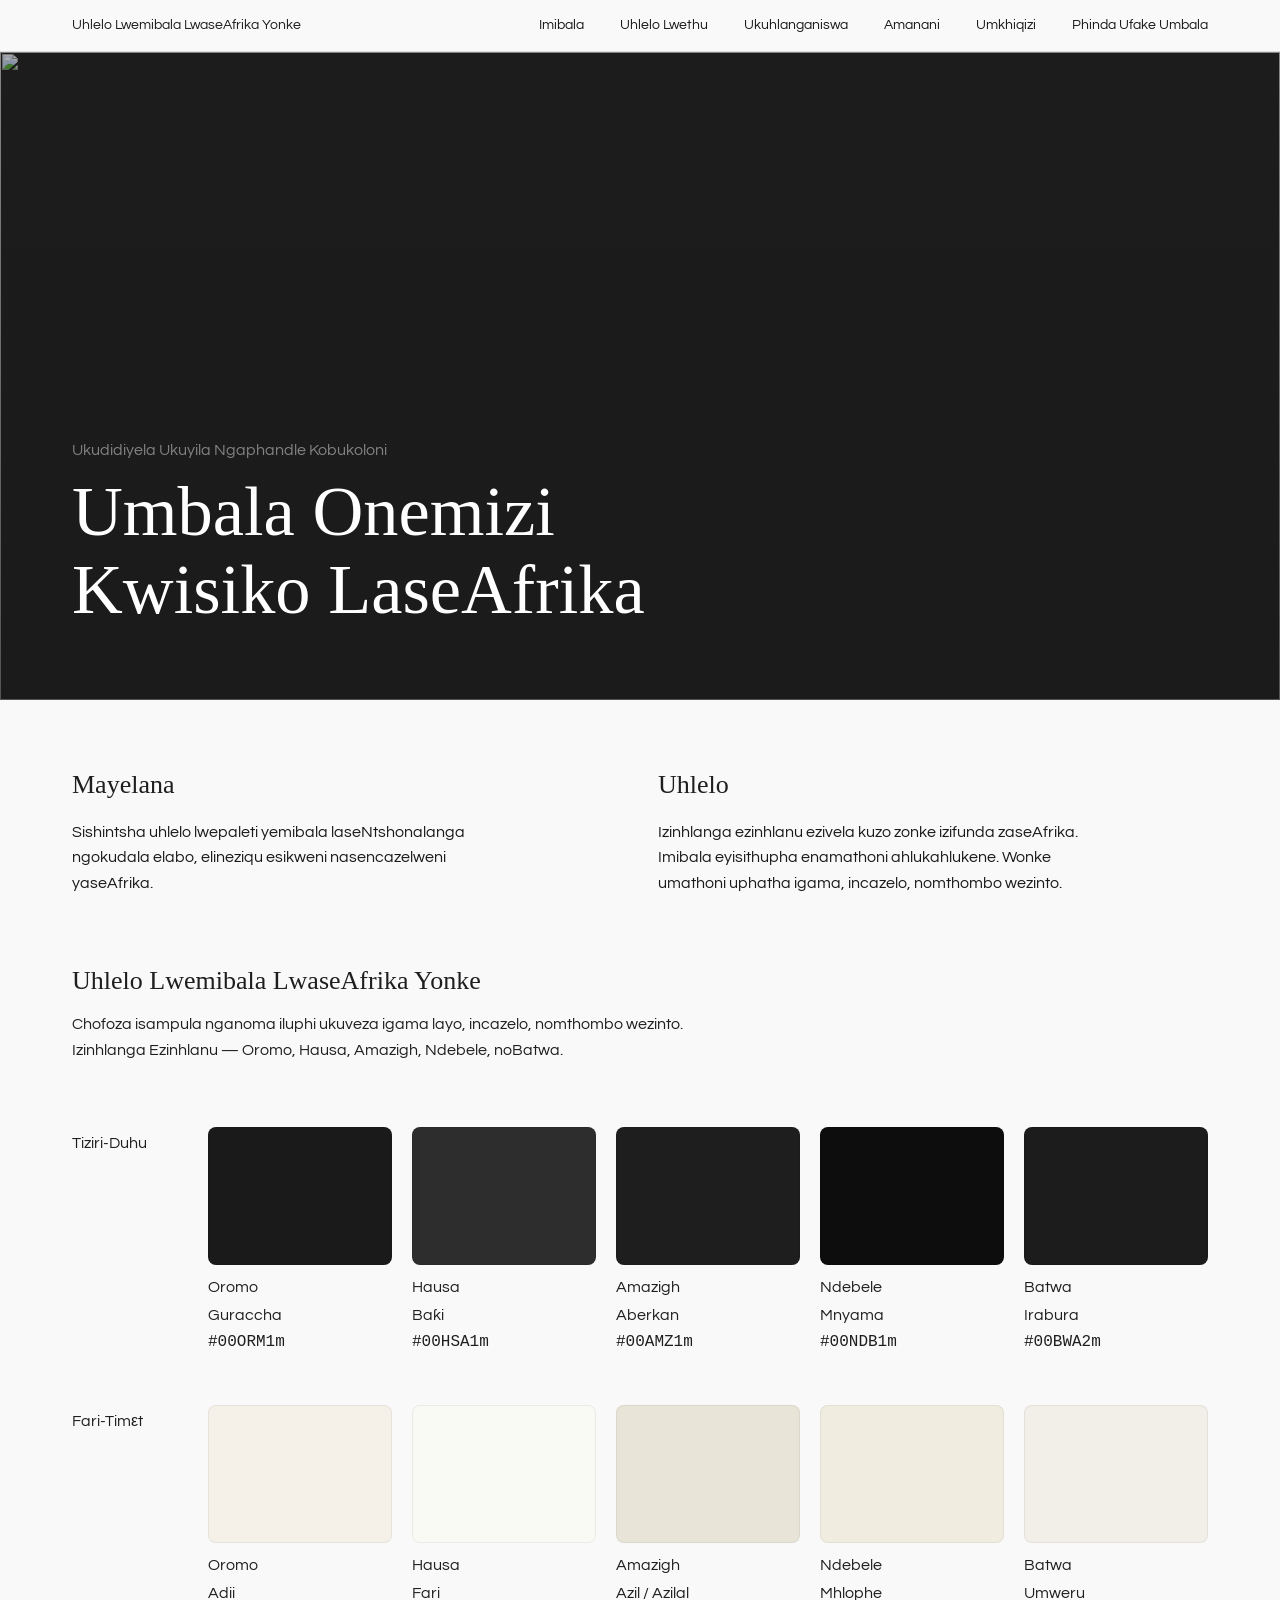
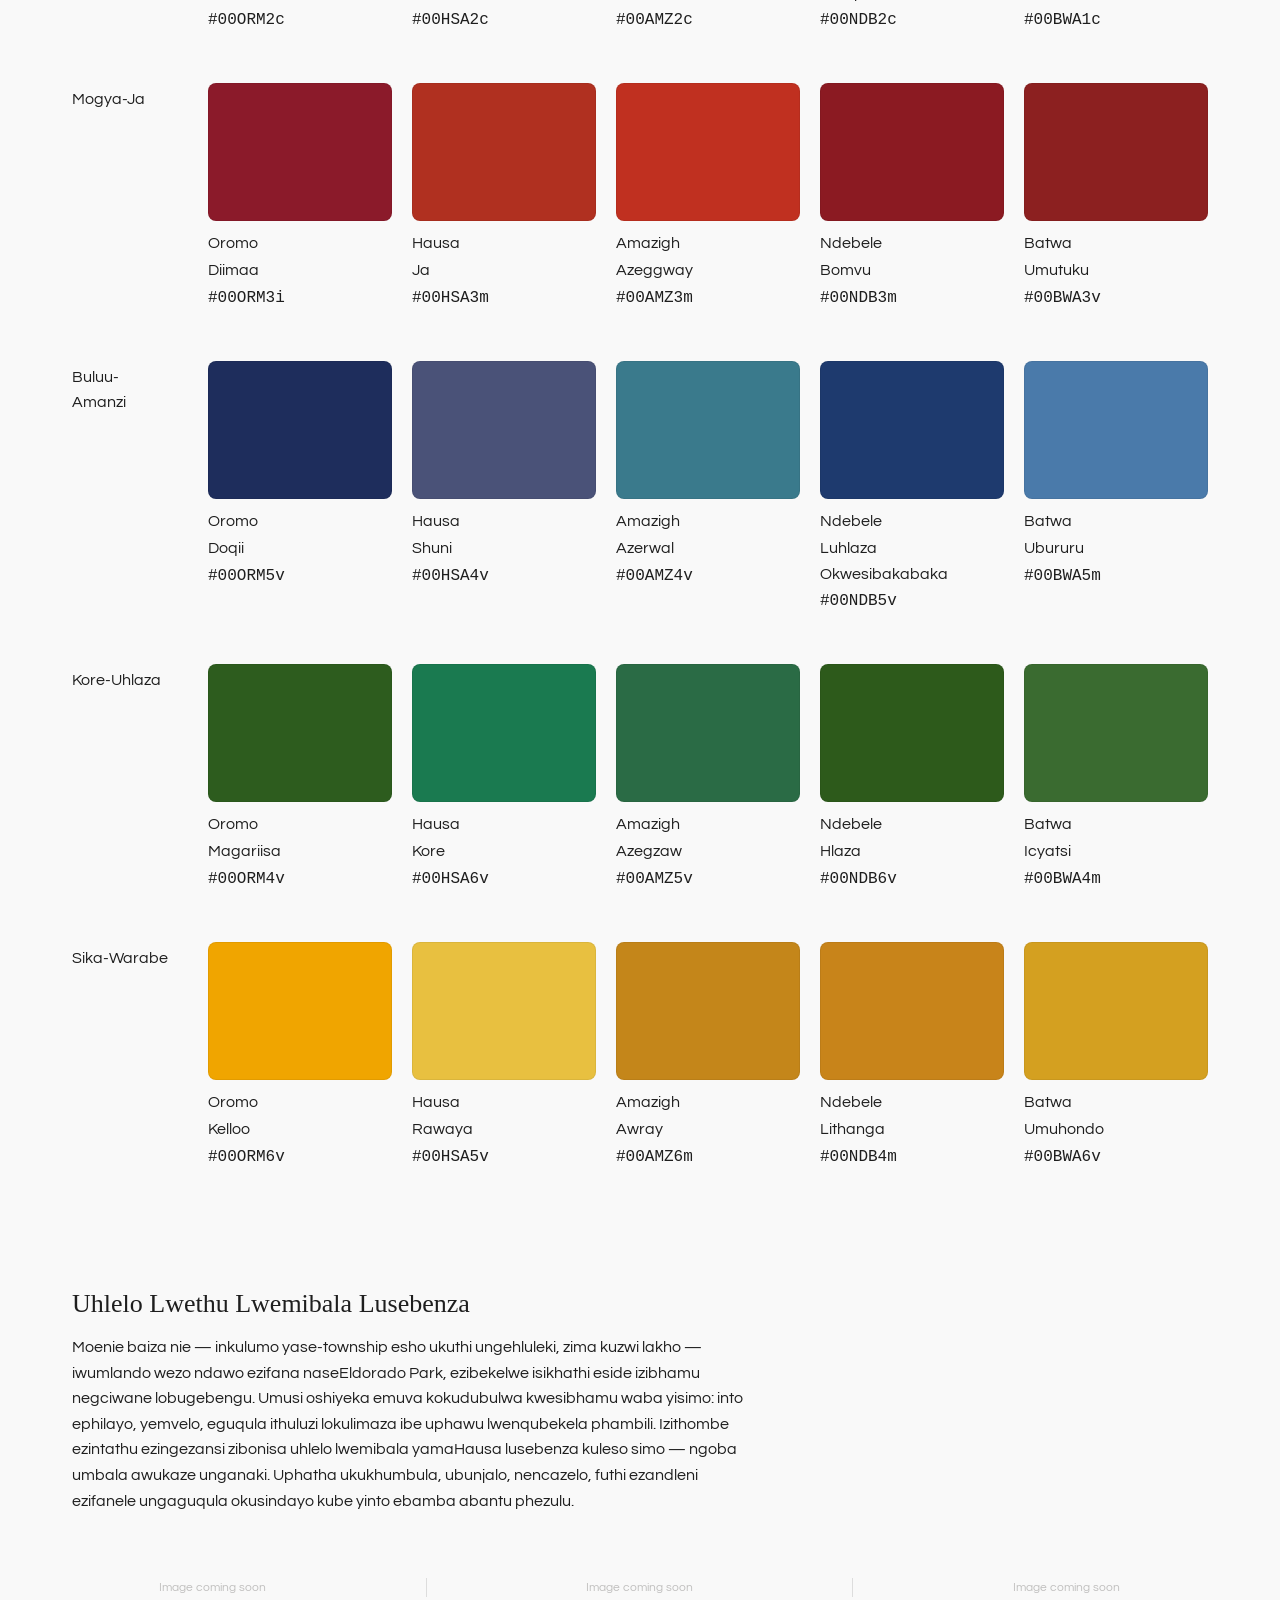
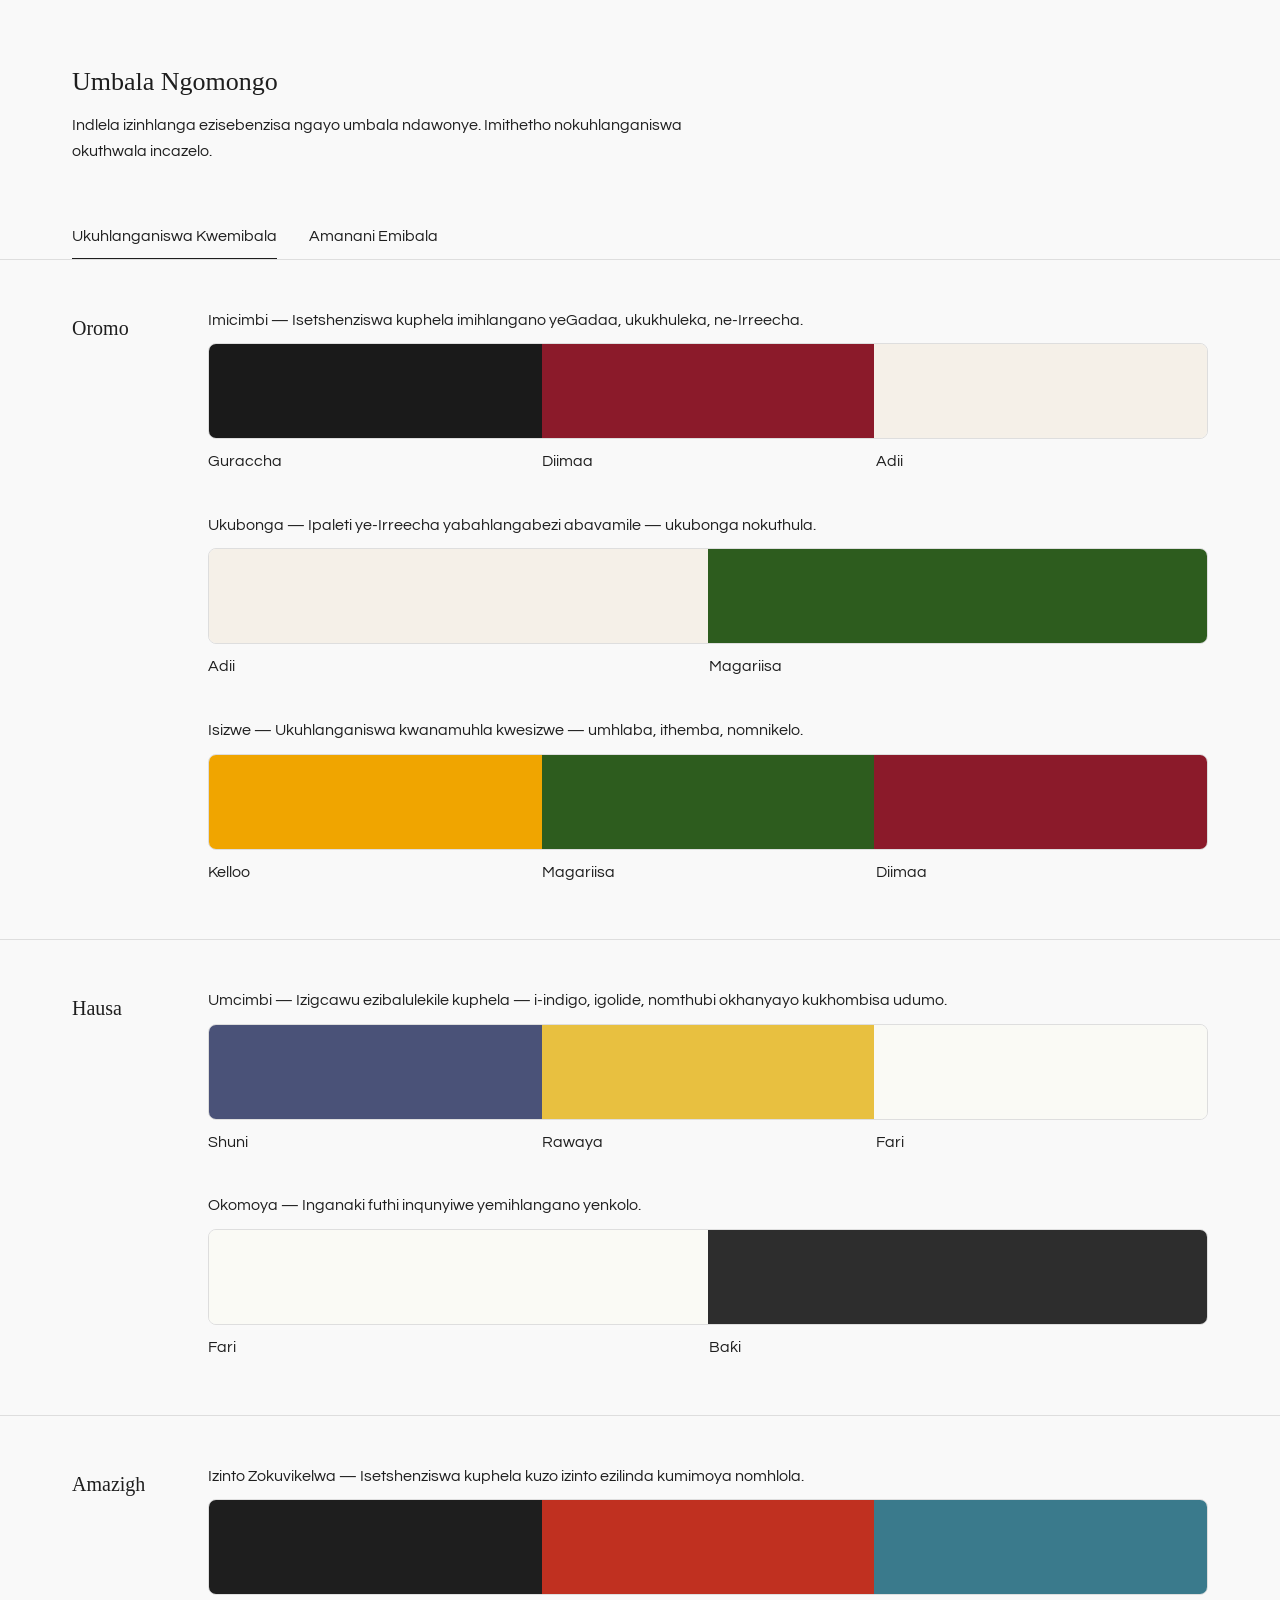
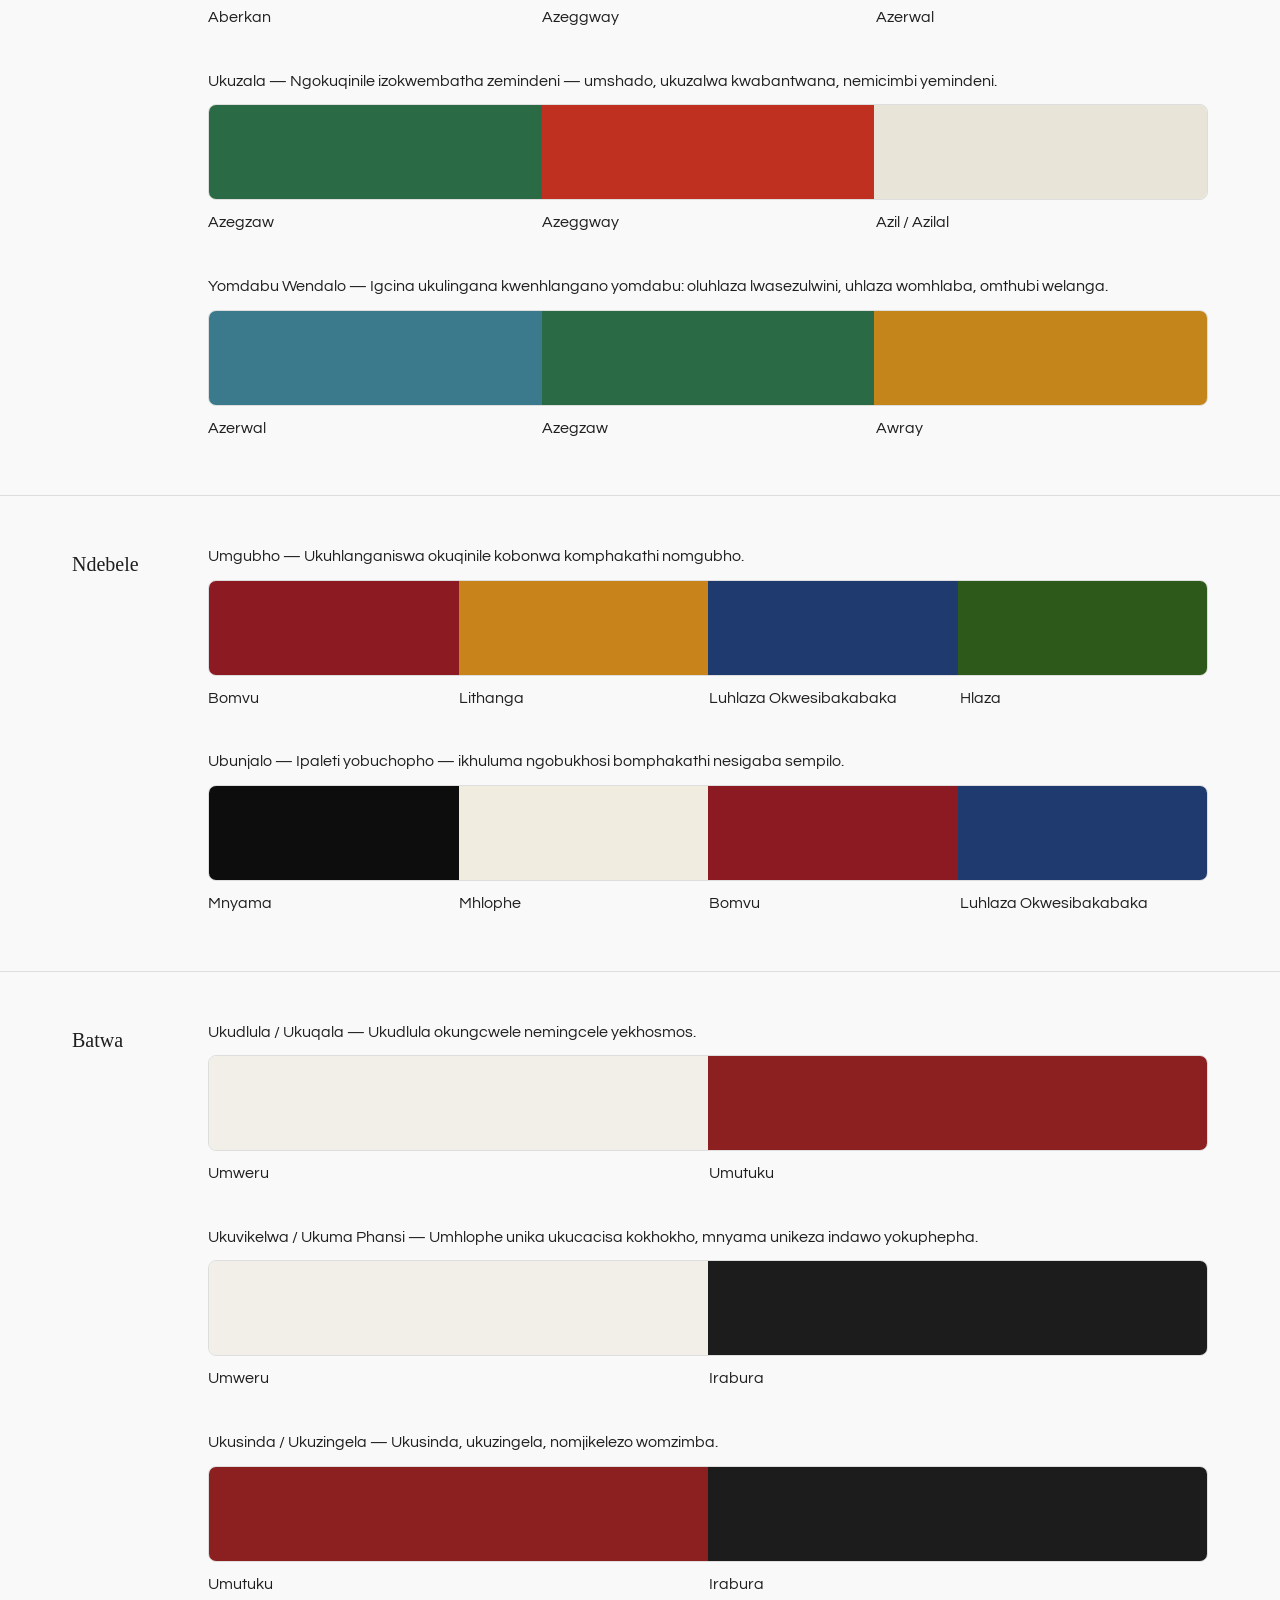
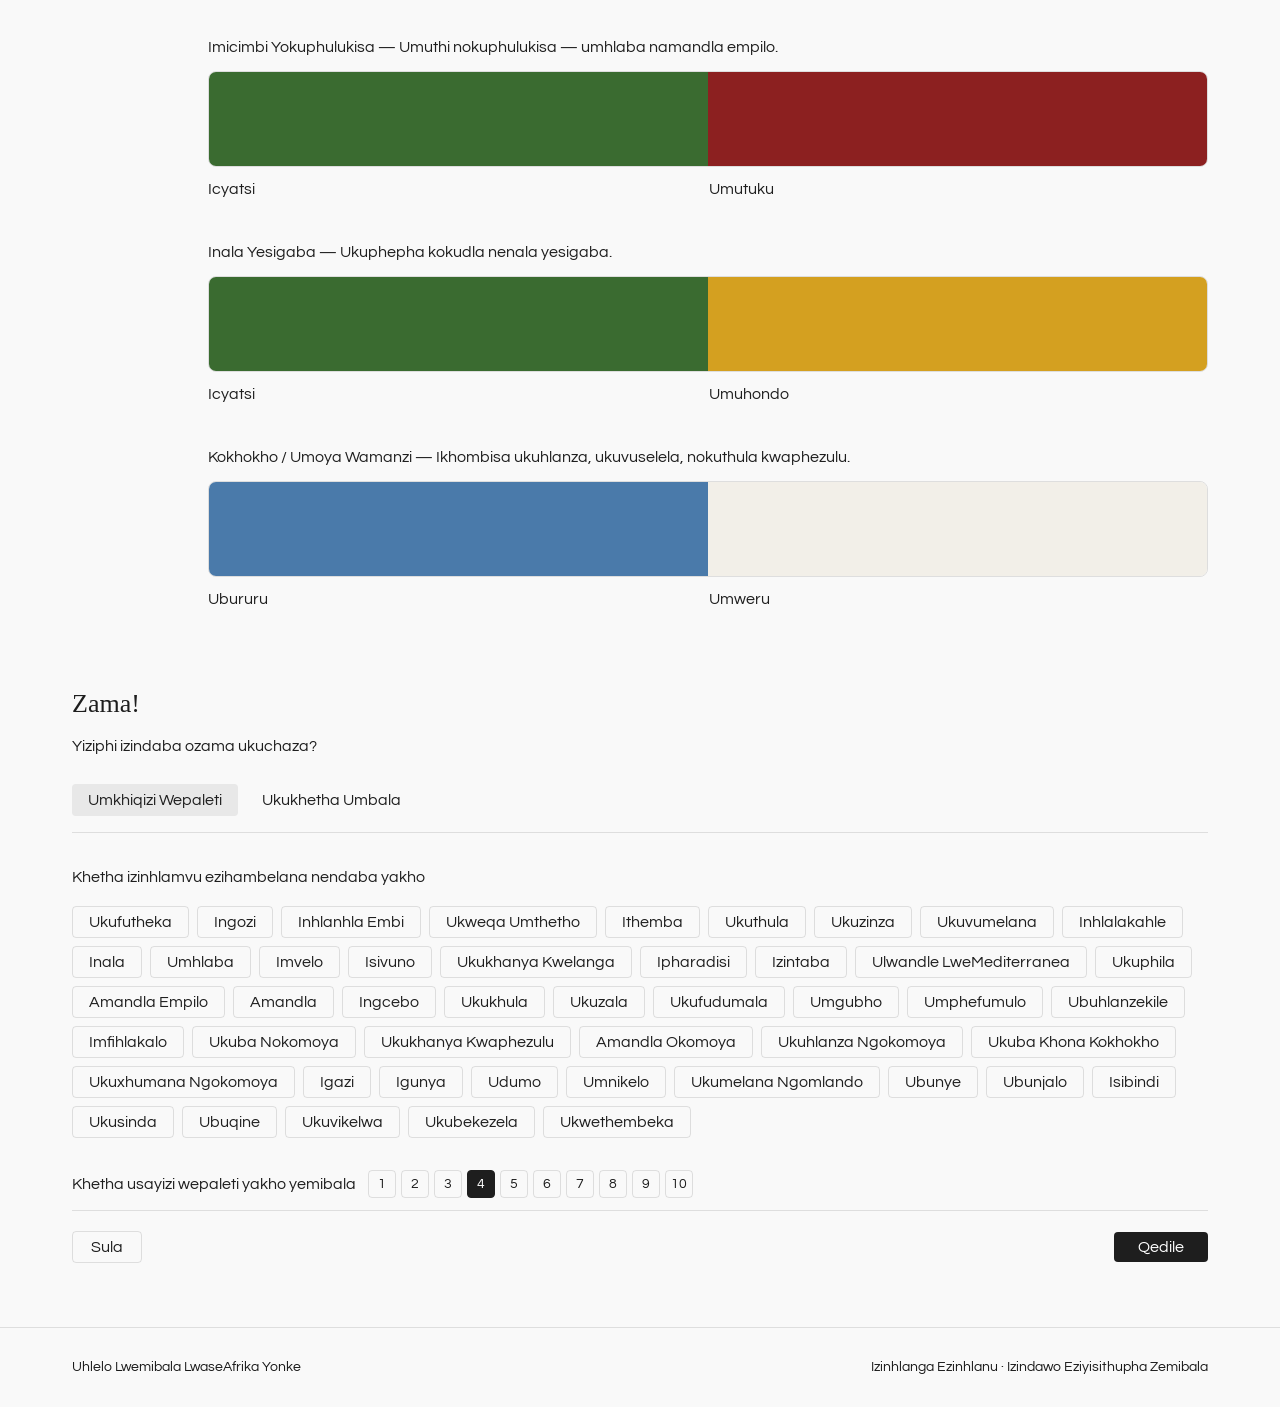
==== index.html @ cac7375b "Add files via upload" ====
<!DOCTYPE html>
<html lang="zu">
<head>
  <meta charset="UTF-8" />
  <meta name="viewport" content="width=device-width, initial-scale=1.0" />
  <title>Uhlelo Lwemibala LwaseAfrika Yonke</title>
  <link rel="preconnect" href="https://fonts.googleapis.com" />
  <link rel="preconnect" href="https://fonts.gstatic.com" crossorigin />
  <link href="https://fonts.googleapis.com/css2?family=Kigelia&family=Questrial&display=swap" rel="stylesheet" />
  <link rel="stylesheet" href="styles.css" />
</head>
<body>

<!-- NAV -->
<nav class="nav">
  <a href="#" class="nav-logo">Uhlelo Lwemibala LwaseAfrika Yonke</a>
  <div class="nav-links">
    <a href="#colours">Imibala</a>
    <a href="our-system.html">Uhlelo Lwethu</a>
    <a href="#pairings" onclick="switchCtxTab('pairings-tab')">Ukuhlanganiswa</a>
    <a href="#pairings" onclick="switchCtxTab('values-tab')">Amanani</a>
    <a href="#generator">Umkhiqizi</a>
    <a href="#generator" onclick="switchGenTab('picker')">Phinda Ufake Umbala</a>
  </div>
</nav>

<!-- HERO -->
<section class="hero">
  <img class="hero-bg" src="images/HERO1.png" alt="" />
  <div class="hero-content">
    <p class="hero-eyebrow">Ukudidiyela Ukuyila Ngaphandle Kobukoloni</p>
    <h1>Umbala Onemizi<br>Kwisiko LaseAfrika</h1>
  </div>
</section>

<!-- INTRO / ABOUT -->
<section class="intro">
  <div class="intro-col">
    <p class="intro-label">Mayelana</p>
    <p>Sishintsha uhlelo lwepaleti yemibala laseNtshonalanga ngokudala elabo, elineziqu esikweni nasencazelweni yaseAfrika.</p>
  </div>
  <div class="intro-col">
    <p class="intro-label">Uhlelo</p>
    <p>Izinhlanga ezinhlanu ezivela kuzo zonke izifunda zaseAfrika. Imibala eyisithupha enamathoni ahlukahlukene. Wonke umathoni uphatha igama, incazelo, nomthombo wezinto.</p>
  </div>
</section>

<!-- COLOUR SYSTEM -->
<section id="colours" class="colours-section">
  <div class="section-header">
    <h2>Uhlelo Lwemibala LwaseAfrika Yonke</h2>
    <p>Chofoza isampula nganoma iluphi ukuveza igama layo, incazelo, nomthombo wezinto. Izinhlanga Ezinhlanu — Oromo, Hausa, Amazigh, Ndebele, noBatwa.</p>
  </div>
  <div class="colour-grid" id="colour-grid"></div>
</section>

<!-- OUR COLOUR SYSTEM APPLIED — ARTWORK (3 images) -->
<section class="applied-section">
  <div class="section-header">
    <h2>Uhlelo Lwethu Lwemibala Lusebenza</h2>
    <p>Moenie baiza nie — inkulumo yase-township esho ukuthi ungehluleki, zima kuzwi lakho — iwumlando wezo ndawo ezifana naseEldorado Park, ezibekelwe isikhathi eside izibhamu negciwane lobugebengu. Umusi oshiyeka emuva kokudubulwa kwesibhamu waba yisimo: into ephilayo, yemvelo, eguqula ithuluzi lokulimaza ibe uphawu lwenqubekela phambili. Izithombe ezintathu ezingezansi zibonisa uhlelo lwemibala yamaHausa lusebenza kuleso simo — ngoba umbala awukaze unganaki. Uphatha ukukhumbula, ubunjalo, nencazelo, futhi ezandleni ezifanele ungaguqula okusindayo kube yinto ebamba abantu phezulu.</p>
  </div>
  <div class="proof-3up">
    <div class="proof-block proof-block--tall">
      <img src="images/Artwork 1.png" alt="Imisebenzi 1" onerror="this.style.display='none';this.parentElement.setAttribute('data-empty','true')" />
    </div>
    <div class="proof-block proof-block--tall">
      <img src="images/Artwork 2.png" alt="Imisebenzi 2" onerror="this.style.display='none';this.parentElement.setAttribute('data-empty','true')" />
    </div>
    <div class="proof-block proof-block--tall">
      <img src="images/Artwork 3.png" alt="Imisebenzi 3" onerror="this.style.display='none';this.parentElement.setAttribute('data-empty','true')" />
    </div>
  </div>

</section>

<!-- COLOUR IN CONTEXT — PAIRINGS + VALUES AS TABS -->
<section id="pairings" class="pairings-section">
  <div class="section-header">
    <h2>Umbala Ngomongo</h2>
    <p>Indlela izinhlanga ezisebenzisa ngayo umbala ndawonye. Imithetho nokuhlanganiswa okuthwala incazelo.</p>
  </div>

  <div class="context-tabs" id="context-tabs">
    <button class="context-tab active" data-ctx="pairings-tab">Ukuhlanganiswa Kwemibala</button>
    <button class="context-tab" data-ctx="values-tab">Amanani Emibala</button>
  </div>

  <div id="pairings-tab" class="context-tab-content active">
    <div id="pairings-content"></div>
  </div>

  <div id="values-tab" class="context-tab-content">
    <div class="section-header" style="padding-top:40px;">
      <p>Imibala yamaNdebele eqinisiwe kusukela kwasokusenjwa kuya emnyameni, kulandela izinyathelo eziyishumi zamatoni.</p>
    </div>
    <div id="values-content"></div>
    <div class="section-header" style="padding-top:40px;">
      <p>Imibala yamaNdebele ekhulisiwe ngokomoya kusukela kwasokusenjwa kuya emhlophe, kulandela izinyathelo eziyishumi zamatoni.</p>
    </div>
    <div id="values-content-white"></div>
  </div>
</section>


<!-- GENERATOR -->
<section id="generator" class="generator-section">
  <div class="section-header">
    <h2>Zama!</h2>
    <p>Yiziphi izindaba ozama ukuchaza?</p>
  </div>

  <div class="generator-body">
    <div class="generator-tabs">
      <button class="gen-tab active" data-tab="consultation">Umkhiqizi Wepaleti</button>
      <button class="gen-tab" data-tab="picker">Ukukhetha Umbala</button>
    </div>

    <div id="consultation-tab" class="gen-tab-content active">
      <p class="gen-instruction">Khetha izinhlamvu ezihambelana nendaba yakho</p>
      <div id="meaning-buttons" class="meaning-buttons"></div>
      <div class="gen-size-row">
        <p class="gen-size-label">Khetha usayizi wepaleti yakho yemibala</p>
        <div id="size-buttons" class="size-buttons"></div>
      </div>
      <div class="gen-controls">
        <div class="gen-controls-row">
          <button id="clear-btn" class="gen-btn-clear">Sula</button>
          <button id="generate-btn" class="gen-btn-done">Qedile</button>
        </div>
      </div>
      <div id="generated-palette" class="generated-palette"></div>
    </div>

    <div id="picker-tab" class="gen-tab-content">
      <div class="picker-layout">
        <div class="picker-left">
          <p class="picker-hint">Chofoza indawo bese uchofoza umbala evolveni yemibala ukuwusebenzisa.</p>
          <label for="image-upload">Layisha isithombe</label>
          <input type="file" id="image-upload" accept="image/*" />
          <canvas id="artwork-canvas"></canvas>
          <button class="picker-reset-btn" id="picker-reset-btn">Buyisela isithombe</button>
        </div>
        <div class="picker-right">
          <canvas id="wheel-canvas"></canvas>
        </div>
      </div>
    </div>
  </div>
</section>

<!-- FOOTER -->
<footer>
  <p>Uhlelo Lwemibala LwaseAfrika Yonke</p>
  <p>Izinhlanga Ezinhlanu · Izindawo Eziyisithupha Zemibala</p>
</footer>

<!-- SWATCH TOOLTIP -->
<div class="tooltip-overlay" id="tooltip" onclick="closeTooltip(event)">
  <div class="tooltip-card" onclick="event.stopPropagation()">
    <button class="tooltip-close" onclick="closeTooltip()">×</button>
    <div class="tooltip-swatch" id="tooltip-swatch"></div>
    <div class="tooltip-tribe" id="tooltip-tribe"></div>
    <h3 class="tooltip-name" id="tooltip-name"></h3>
    <p class="tooltip-hex" id="tooltip-hex"></p>
    <div class="tooltip-row">
      <div>
        <p class="tooltip-label">Incazelo</p>
        <p class="tooltip-text" id="tooltip-meaning"></p>
      </div>
      <div>
        <p class="tooltip-label">Umthombo Wezinto</p>
        <p class="tooltip-text" id="tooltip-origin"></p>
      </div>
    </div>
  </div>
</div>

<script src="scripts.js"></script>
</body>
</html>
---- styles.css ----
*, *::before, *::after { margin: 0; padding: 0; box-sizing: border-box; }

:root {
  --bg:         #F9F9F9;
  --ink:        #1e1e1e;
  --ink-light:  #191919;
  --ink-faint:  #191919;
  --border:     rgba(25,25,25,0.12);
  --serif:      'Kigelia', Georgia, serif;
  --sans:       'Questrial', sans-serif;
  --margin:     72px;
  --gutter:     36px;
  --gap:        64px;
  --radius:     8px;
}

html { scroll-behavior: smooth; }

body {
  background: var(--bg);
  color: var(--ink);
  font-family: var(--sans);
  font-size: 16px;
  line-height: 1.6;
}

/* ── NAV ─────────────────────────────────────── */
.nav {
  position: sticky;
  top: 0;
  z-index: 100;
  height: 52px;
  padding: 0 var(--margin);
  background: var(--bg);
  border-bottom: 0.5px solid var(--border);
  display: flex;
  align-items: center;
  justify-content: space-between;
}
.nav-logo {
  font-size: 14px;
  color: var(--ink);
  text-decoration: none;
  font-weight: 400;
}
.nav-links {
  display: flex;
  gap: var(--gutter);
}
.nav-links a {
  font-size: 14px;
  color: var(--ink-light);
  text-decoration: none;
  transition: color .2s;
}
.nav-links a:hover { color: var(--ink); }

/* ── HERO ────────────────────────────────────── */
.hero {
  height: 72vh;
  min-height: 480px;
  background: var(--ink);
  padding: var(--margin);
  display: flex;
  align-items: flex-end;
  position: relative;
  overflow: hidden;
}
.hero-bg {
  position: absolute;
  inset: 0;
  width: 100%;
  height: 100%;
  object-fit: cover;
  object-position: center;
  z-index: 0;
}
.hero::after {
  content: '';
  position: absolute;
  inset: 0;
  background: linear-gradient(to bottom, rgba(25,25,25,0.35), rgba(25,25,25,0.65));
  z-index: 1;
}
.hero-content {
  position: relative;
  z-index: 2;
}
.hero-eyebrow {
  font-size: 16px;
  color: rgba(255,255,255,.45);
  margin-bottom: 10px;
}
.hero h1 {
  font-family: var(--serif);
  font-size: clamp(40px, 5.5vw, 80px);
  font-weight: 400;
  color: #fff;
  line-height: 1.1;
}

/* ── INTRO ───────────────────────────────────── */
.intro {
  display: grid;
  grid-template-columns: 1fr 1fr;
  gap: var(--gutter);
  padding: var(--gap) var(--margin) 0;
}
.intro-label {
  font-family: var(--serif);
  font-size: 26px;
  color: var(--ink);
  margin-bottom: 14px;
}
.intro-col p:not(.intro-label) {
  font-size: 16px;
  color: var(--ink-light);
  max-width: 432px;
}

/* ── SECTION HEADER ──────────────────────────── */
.section-header {
  padding: var(--gap) var(--margin);
}
.section-header h2 {
  font-family: var(--serif);
  font-size: 26px;
  font-weight: 400;
  margin-bottom: 10px;
}
.section-header p {
  font-size: 16px;
  color: var(--ink);
  max-width: 680px;
}

/* ── COLOUR GRID ─────────────────────────────── */
.colours-section { padding-bottom: 0; }
.colour-grid { padding: 0 var(--margin); }

.hue-row {
  display: grid;
  grid-template-columns: 100px 1fr;
  gap: var(--gutter);
  margin-bottom: 48px;
  align-items: start;
}
.hue-label {
  font-size: 16px;
  color: var(--ink);
  padding-top: 4px;
}
.hue-swatches {
  display: grid;
  grid-template-columns: repeat(5, 1fr);
  gap: 20px;
}

/* ── SWATCH — click-to-expand ────────────────── */
.swatch {
  cursor: pointer;
  position: relative;
}
.swatch-colour {
  position: relative;
  width: 100%;
  aspect-ratio: 4 / 3;
  border-radius: var(--radius);
  border: 0.5px solid rgba(0,0,0,.06);
  transition: transform .2s ease, box-shadow .2s ease;
  overflow: hidden;
}
.swatch.open .swatch-colour {
  transform: scale(1.03);
  box-shadow: 0 8px 24px rgba(0,0,0,.12);
}
.swatch-colour::after {
  content: 'Click to expand';
  position: absolute;
  bottom: 0;
  left: 0;
  right: 0;
  padding: 7px 10px;
  font-family: var(--sans);
  font-size: 11px;
  text-align: center;
  letter-spacing: .07em;
  text-transform: uppercase;
  color: #fff;
  background: rgba(0,0,0,0.28);
  opacity: 0;
  transition: opacity .2s;
  pointer-events: none;
}
.swatch:hover .swatch-colour::after {
  opacity: 1;
}
.swatch-info {
  padding: 10px 0 0;
}
.swatch-tribe {
  color: var(--ink);
  margin-bottom: 2px;
  font-size: 16px;
}
.swatch-name {
  color: var(--ink);
  font-weight: 500;
  font-size: 16px;
  margin-bottom: 2px;
}
.swatch-hex {
  color: var(--ink);
  font-family: monospace;
  font-size: 16px;
}
/* smooth click dropdown — no display:none */
.swatch-hover {
  overflow: hidden;
  max-height: 0;
  opacity: 0;
  margin-top: 0;
  padding-top: 0;
  border-top: 0.5px solid transparent;
  transition: max-height .35s ease, opacity .3s ease, margin-top .3s ease, padding-top .3s ease, border-color .3s ease;
}
.swatch.open .swatch-hover {
  max-height: 220px;
  overflow-y: auto;
  opacity: 1;
  margin-top: 8px;
  padding-top: 8px;
  border-top-color: var(--border);
}
.swatch-hover-label {
  font-size: 16px;
  color: var(--ink);
  padding-bottom: 8px;
  margin-bottom: 8px;
  margin-top: 16px;
  border-bottom: 0.5px solid rgba(25,25,25,0.15);
}
.swatch-hover-label:first-child { margin-top: 0; }
.swatch-hover-label:not(:first-child) {
  border-top: 0.5px solid rgba(25,25,25,0.15);
  padding-top: 8px;
}
.swatch-hover-text {
  font-size: 16px;
  color: var(--ink);
  line-height: 1.5;
}

/* ── APPLIED / PROOF BLOCKS ──────────────────── */
.applied-section {
}

.proof-2up {
  display: grid;
  grid-template-columns: 1fr 1fr;
}
.proof-3up {
  display: grid;
  grid-template-columns: 1fr 1fr 1fr;
}
.proof-3up .proof-block {
  border-top: none;
}
.proof-3up + .proof-palette {
  border-top: none;
}
.proof-block {
  position: relative;
  aspect-ratio: 4 / 3;
  background: #E2DDD7;
  overflow: hidden;
  border-right: 0.5px solid var(--border);
  border-top: 0.5px solid var(--border);
  display: flex;
  align-items: center;
  justify-content: center;
}
.proof-block--tall {
  aspect-ratio: auto;
  overflow: visible;
  background: var(--bg);
}
.proof-block.proof-block--tall img {
  object-fit: contain !important;
  background: var(--bg);
  width: 100%;
  height: auto;
  display: block;
}
.proof-block:last-child { border-right: none; }
.proof-block img {
  width: 100%;
  height: 100%;
  object-fit: cover;
  display: block;
}
.proof-block[data-empty="true"]::after {
  content: 'Image coming soon';
  font-size: 12px;
  color: rgba(26,23,20,.25);
}

/* Mercedes 2-up — smaller image with rounded corners, white background */
.proof-2up .proof-block {
  padding: 32px;
  overflow: visible;
  background: #ffffff;
}
.proof-2up .proof-block img {
  border-radius: 40px;
  width: 100%;
  height: 100%;
  object-fit: contain;
}

/* Colour palette strip shown beneath applied sections */
.proof-palette {
  padding: 24px var(--margin) 0;
  border-top: 0.5px solid var(--border);
  display: grid;
  gap: 12px;
}
.proof-palette-swatches {
  display: flex;
  gap: 10px;
}
.proof-palette-item {
  flex: 0 0 auto;
  width: 120px;
  display: flex;
  flex-direction: column;
  gap: 6px;
}
.proof-palette-swatch {
  width: 100%;
  aspect-ratio: 3 / 2;
  border-radius: 8px;
  border: 0.5px solid rgba(0,0,0,.06);
}
.proof-palette-name {
  font-size: 16px;
  color: var(--ink);
}
.proof-palette-code {
  font-size: 13px;
  font-family: monospace;
  color: var(--ink);
}

/* ── CONTEXT TABS (Pairings / Values) ────────── */
.context-tabs {
  display: flex;
  gap: 32px;
  padding: 0 var(--margin);
  border-bottom: 0.5px solid var(--border);
}
.context-tab {
  font-family: var(--sans);
  font-size: 16px;
  background: none;
  border: none;
  color: var(--ink);
  padding: 0 0 14px;
  cursor: pointer;
  border-bottom: 1.5px solid transparent;
  margin-bottom: -0.5px;
  transition: color .2s, border-color .2s;
}
.context-tab.active { color: var(--ink); border-bottom-color: var(--ink); }
.context-tab-content { display: none; }
.context-tab-content.active { display: block; }

/* ── PAIRINGS ────────────────────────────────── */
.pairings-section { padding-bottom: 0; }


.pairings-section + .applied-section { border-top: none; }

.tribe-block {
  display: grid;
  grid-template-columns: 100px 1fr;
  gap: var(--gutter);
  padding: 48px var(--margin);
  border-bottom: 0.5px solid var(--border);
  align-items: start;
}
.tribe-block:last-child { border-bottom: none; padding-bottom: 0; }
.tribe-name {
  font-family: var(--serif);
  font-size: 20px;
  font-weight: 400;
  color: var(--ink);
  padding-top: 4px;
}
.tribe-pairings { display: flex; flex-direction: column; }
.pairing { margin-bottom: 32px; }
.pairing:last-child { margin-bottom: 0; }

.pairing-label {
  font-size: 16px;
  color: var(--ink);
  margin-bottom: 10px;
}
.pairing-label-rule {
  font-size: 16px;
  color: var(--ink);
}
.pairing-strip {
  display: flex;
  height: 96px;
  border-radius: var(--radius);
  overflow: hidden;
  border: 0.5px solid var(--border);
  margin-bottom: 10px;
}
.pairing-colour { flex: 1; }
.pairing-names {
  display: flex;
  gap: 2px;
  margin-bottom: 6px;
}
.pairing-colour-name {
  flex: 1;
  font-size: 16px;
  color: var(--ink);
}

/* ── VALUES ──────────────────────────────────── */
.values-wrap { padding: 0 var(--margin) 0; }
.values-row {
  display: grid;
  grid-template-columns: 100px 1fr;
  gap: var(--gutter);
  margin-bottom: 36px;
  align-items: start;
}
.values-label {
  font-size: 16px;
  color: var(--ink);
  padding-top: 4px;
}
.values-steps {
  display: grid;
  grid-template-columns: repeat(11, 1fr);
  gap: 8px;
}
.value-col {
  display: flex;
  flex-direction: column;
}
.value-swatch {
  width: 100%;
  aspect-ratio: 1;
  border-radius: 6px;
  border: 0.5px solid rgba(0,0,0,.08);
  cursor: pointer;
  transition: transform .15s;
}
.value-swatch:hover { transform: scale(1.06); }

/* labels sit below each swatch block */
.value-labels {
  display: flex;
  justify-content: space-between;
  align-items: flex-start;
  margin-top: 6px;
  gap: 2px;
}
.value-label-num {
  font-size: 16px;
  font-family: monospace;
  color: var(--ink);
  line-height: 1.3;
  white-space: nowrap;
}
.value-label-code {
  font-size: 13px;
  font-family: monospace;
  color: var(--ink);
  line-height: 1.3;
  text-align: right;
  white-space: nowrap;
}

/* ── GENERATOR ───────────────────────────────── */
.generator-section {
  padding-bottom: var(--gap);
}
.generator-section .section-header {
  padding-bottom: 24px;
}
.generator-body {
  padding: 0 var(--margin);
}
.generator-tabs {
  display: flex;
  gap: 8px;
  padding-bottom: 16px;
  border-bottom: 0.5px solid var(--border);
  margin-bottom: 32px;
}
.gen-tab {
  font-family: var(--sans);
  font-size: 16px;
  background: none;
  border: none;
  color: var(--ink);
  padding: 8px 16px;
  border-radius: 4px;
  cursor: pointer;
  transition: background .2s;
}
.gen-tab.active { background: rgba(25,25,25,0.08); }
.gen-tab:hover:not(.active) { background: rgba(25,25,25,0.04); }
.gen-instruction {
  font-size: 16px;
  color: var(--ink);
  margin-bottom: 16px;
}
.gen-tab-content { display: none; }
.gen-tab-content.active { display: block; }

.meaning-buttons {
  display: flex;
  flex-wrap: wrap;
  gap: 8px;
  margin-bottom: 32px;
}
/* category separator label */
.meaning-category-divider {
  width: 100%;
  font-size: 10px;
  color: var(--ink-faint);
  text-transform: uppercase;
  letter-spacing: .1em;
  padding-top: 12px;
  margin-top: 4px;
  border-top: 0.5px solid var(--border);
}
.meaning-category-divider:first-child {
  border-top: none;
  padding-top: 0;
  margin-top: 0;
}
.meaning-btn {
  padding: 7px 16px;
  background: transparent;
  border: 0.5px solid var(--border);
  border-radius: 4px;
  font-family: var(--sans);
  font-size: 16px;
  color: var(--ink);
  cursor: pointer;
  transition: all .2s;
  position: relative;
  overflow: hidden;
}
.meaning-btn::before {
  content: '';
  position: absolute;
  inset: 0;
  background: var(--btn-gradient, var(--border));
  opacity: 0;
  transition: opacity .2s;
  pointer-events: none;
}
.meaning-btn:hover::before { opacity: .5; }
.meaning-btn.selected { background: var(--ink); color: #fff; border-color: var(--ink); }
.meaning-btn.selected::before { display: none; }
/* category buttons slightly different */
.meaning-btn--category {
  opacity: .85;
}

.gen-controls {
  display: flex;
  flex-direction: column;
  align-items: flex-start;
  gap: 12px;
  padding-top: 20px;
  border-top: 0.5px solid var(--border);
}
.gen-size-row {
  display: flex;
  align-items: center;
  gap: 12px;
  width: 100%;
  margin-bottom: 12px;
}
.gen-controls-row {
  display: flex;
  align-items: center;
  gap: 16px;
  width: 100%;
}
.gen-size-label {
  font-size: 16px;
  color: var(--ink);
}
.gen-btn-clear {
  font-family: var(--sans);
  font-size: 16px;
  padding: 7px 18px;
  background: transparent;
  border: 0.5px solid var(--border);
  border-radius: 4px;
  color: var(--ink);
  cursor: pointer;
  margin-right: auto;
  transition: color .2s, border-color .2s;
}
.gen-btn-clear:hover { border-color: var(--ink); }
.size-buttons { display: flex; gap: 5px; }
.size-btn {
  width: 28px;
  height: 28px;
  background: transparent;
  border: 0.5px solid var(--border);
  border-radius: 4px;
  font-family: var(--sans);
  font-size: 14px;
  color: var(--ink);
  cursor: pointer;
  transition: all .15s;
}
.size-btn.active { background: var(--ink); color: #fff; border-color: var(--ink); }
.gen-btn-done {
  font-family: var(--sans);
  font-size: 16px;
  padding: 7px 24px;
  background: var(--ink);
  color: #fff;
  border: none;
  border-radius: 4px;
  cursor: pointer;
  transition: opacity .2s;
}
.gen-btn-done:hover { opacity: .8; }

.generated-palette {
  display: none;
  margin-top: 48px;
}
.generated-palette.show {
  display: block;
  animation: fadeIn .3s ease;
}
@keyframes fadeIn { from { opacity: 0; transform: translateY(8px); } to { opacity: 1; transform: translateY(0); } }

.gen-strip {
  display: flex;
  height: 72px;
  border-radius: var(--radius);
  overflow: hidden;
  border: 0.5px solid var(--border);
  margin-bottom: 20px;
}
.gen-colour { flex: 1; }
.gen-detail {
  display: grid;
  gap: var(--gutter);
  margin-bottom: 24px;
}
.gen-item { display: flex; flex-direction: column; gap: 6px; }
.gen-item-swatch {
  aspect-ratio: 1;
  border-radius: 8px;
  border: 0.5px solid rgba(0,0,0,.08);
}
.gen-item-name { font-size: 16px; color: var(--ink); }
.gen-item-tribe { font-size: 16px; color: var(--ink); }
.gen-context {
  padding: 16px 20px;
  background: rgba(25,25,25,.04);
  border-left: 2px solid var(--ink);
  font-size: 16px;
  color: var(--ink);
  line-height: 1.6;
  border-radius: 0 4px 4px 0;
}

/* ── PICKER ──────────────────────────────────── */
.picker-layout {
  display: grid;
  grid-template-columns: 1fr 1fr;
  gap: 14px;
  margin-top: 20px;
  align-items: stretch;
}
.picker-left {
  display: flex;
  flex-direction: column;
  align-items: flex-start;
  gap: 12px;
}
.picker-right {
  display: flex;
  flex-direction: column;
  align-items: center;
  justify-content: center;
  gap: 12px;
}
.picker-left label {
  font-size: 16px;
  color: var(--ink);
}
#image-upload { width: 100%; font-size: 16px; }
#artwork-canvas {
  width: 100%;
  border-radius: var(--radius);
  border: 0.5px solid var(--border);
}
#wheel-canvas {
  width: 400px;
  height: 400px;
  max-width: 100%;
  border-radius: 50%;
  flex-shrink: 0;
}
.picker-hint {
  font-size: 16px;
  color: var(--ink);
  max-width: 100%;
}
.picker-reset-btn {
  font-family: var(--sans);
  font-size: 16px;
  padding: 6px 18px;
  background: transparent;
  border: 0.5px solid var(--border);
  border-radius: 4px;
  color: var(--ink);
  cursor: pointer;
  transition: border-color .2s;
  align-self: flex-start;
}
.picker-reset-btn:hover { border-color: var(--ink); }

/* ── WHEEL TOOLTIP ───────────────────────────── */
.wheel-tooltip {
  position: fixed;
  pointer-events: none;
  background: var(--ink);
  color: #fff;
  font-family: var(--sans);
  font-size: 13px;
  padding: 5px 10px;
  border-radius: 5px;
  white-space: nowrap;
  z-index: 300;
  opacity: 0;
  transition: opacity .15s;
}
.wheel-tooltip.show { opacity: 1; }

/* ── FOOTER ──────────────────────────────────── */
footer {
  display: flex;
  justify-content: space-between;
  align-items: center;
  padding: 28px var(--margin);
  font-size: 14px;
  color: var(--ink-faint);
  border-top: 0.5px solid var(--border);
}

/* ── TOOLTIP MODAL ───────────────────────────── */
.tooltip-overlay {
  display: none;
  position: fixed;
  inset: 0;
  background: rgba(0,0,0,.5);
  z-index: 200;
  align-items: center;
  justify-content: center;
  backdrop-filter: blur(4px);
}
.tooltip-overlay.show { display: flex; }

.tooltip-card {
  background: var(--bg);
  border-radius: 16px;
  padding: 32px;
  max-width: 420px;
  width: 90%;
  position: relative;
  animation: fadeIn .2s ease;
}
.tooltip-close {
  position: absolute;
  top: 16px;
  right: 20px;
  background: none;
  border: none;
  font-size: 24px;
  cursor: pointer;
  color: var(--ink-faint);
  line-height: 1;
}
.tooltip-close:hover { color: var(--ink); }
.tooltip-swatch {
  width: 100%;
  height: 160px;
  border-radius: var(--radius);
  margin-bottom: 20px;
  border: 0.5px solid rgba(0,0,0,.06);
}
.tooltip-tribe {
  font-size: 12px;
  color: var(--ink-faint);
  text-transform: uppercase;
  letter-spacing: .1em;
  margin-bottom: 4px;
}
.tooltip-name {
  font-family: var(--serif);
  font-size: 24px;
  font-weight: 400;
  margin-bottom: 4px;
}
.tooltip-hex {
  font-size: 13px;
  color: var(--ink-faint);
  font-family: monospace;
  margin-bottom: 20px;
}
.tooltip-row {
  display: grid;
  grid-template-columns: 1fr 1fr;
  gap: 20px;
}
.tooltip-label {
  font-family: var(--sans);
  font-size: 10px;
  color: var(--ink-faint);
  text-transform: uppercase;
  letter-spacing: .1em;
  padding-bottom: 8px;
  margin-bottom: 8px;
  border-bottom: 0.5px solid rgba(25,25,25,0.15);
}
.tooltip-text {
  font-size: 13px;
  color: var(--ink-light);
  line-height: 1.5;
}
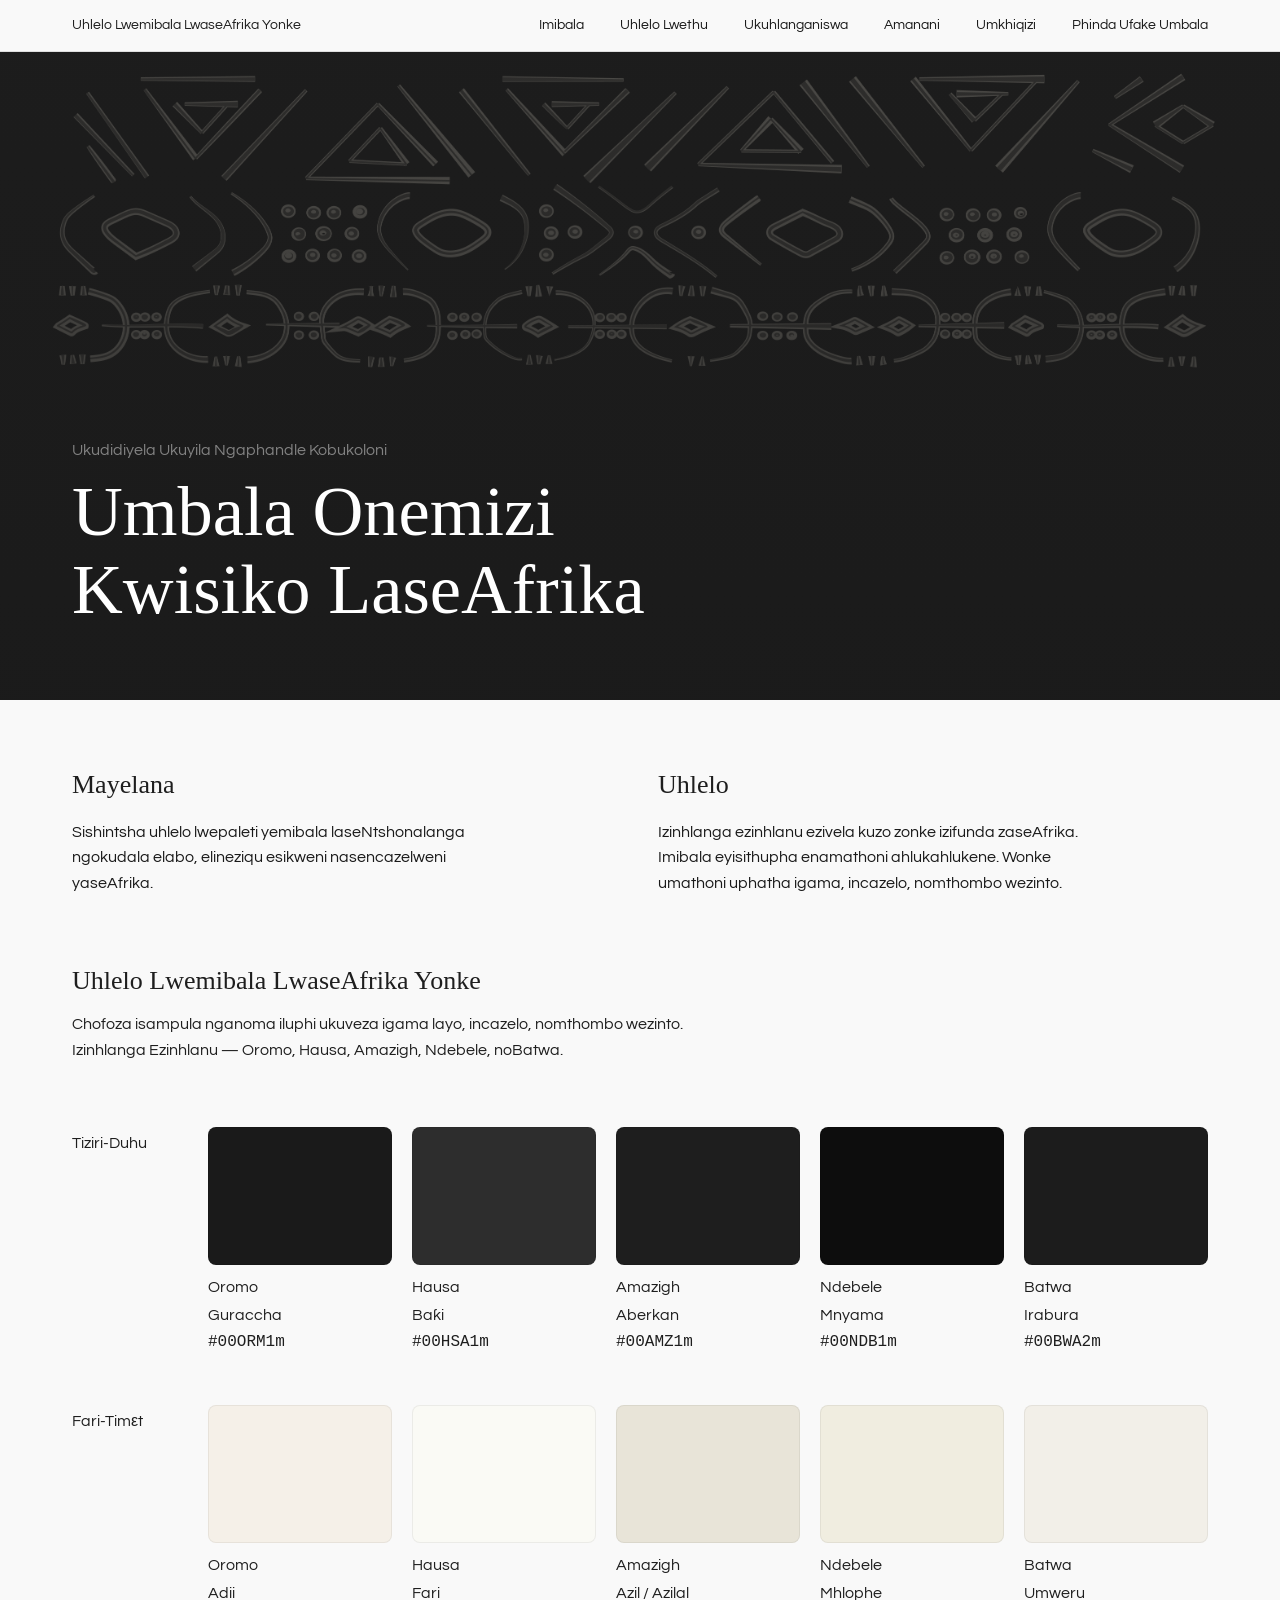
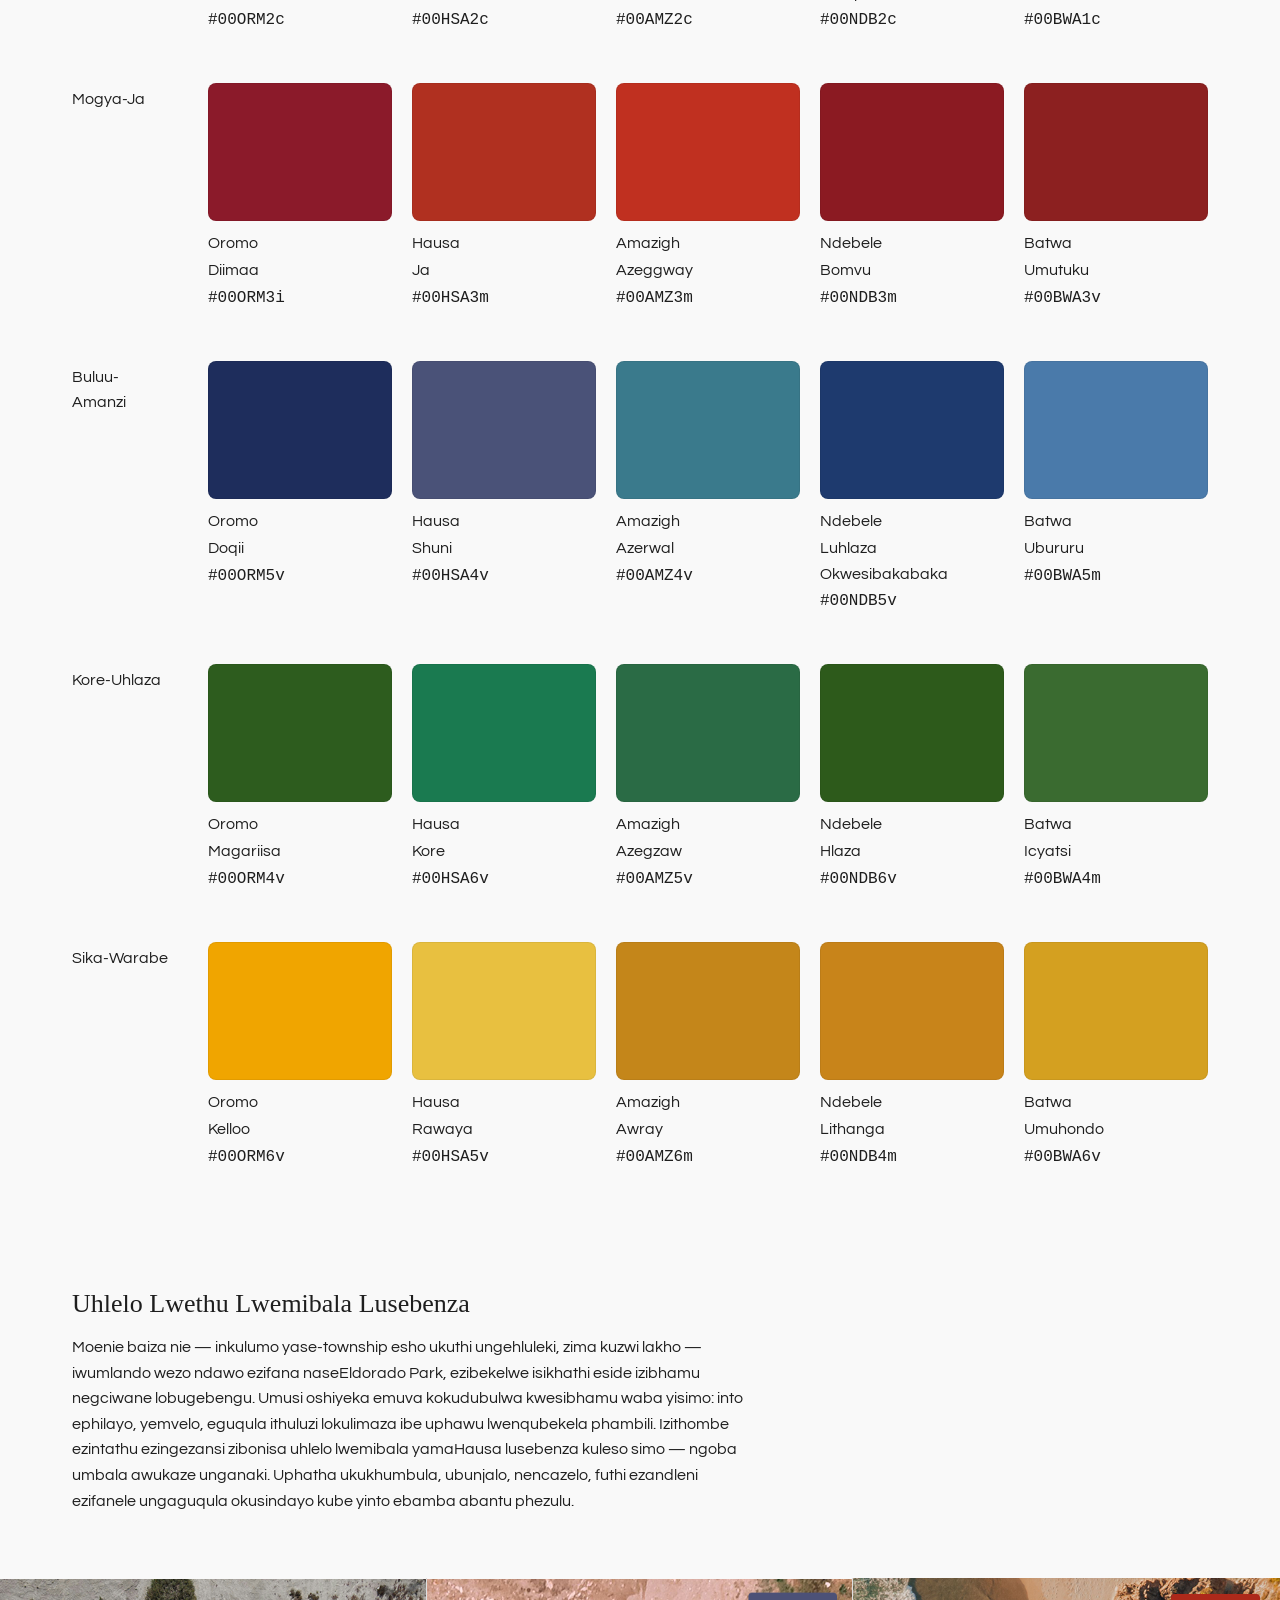
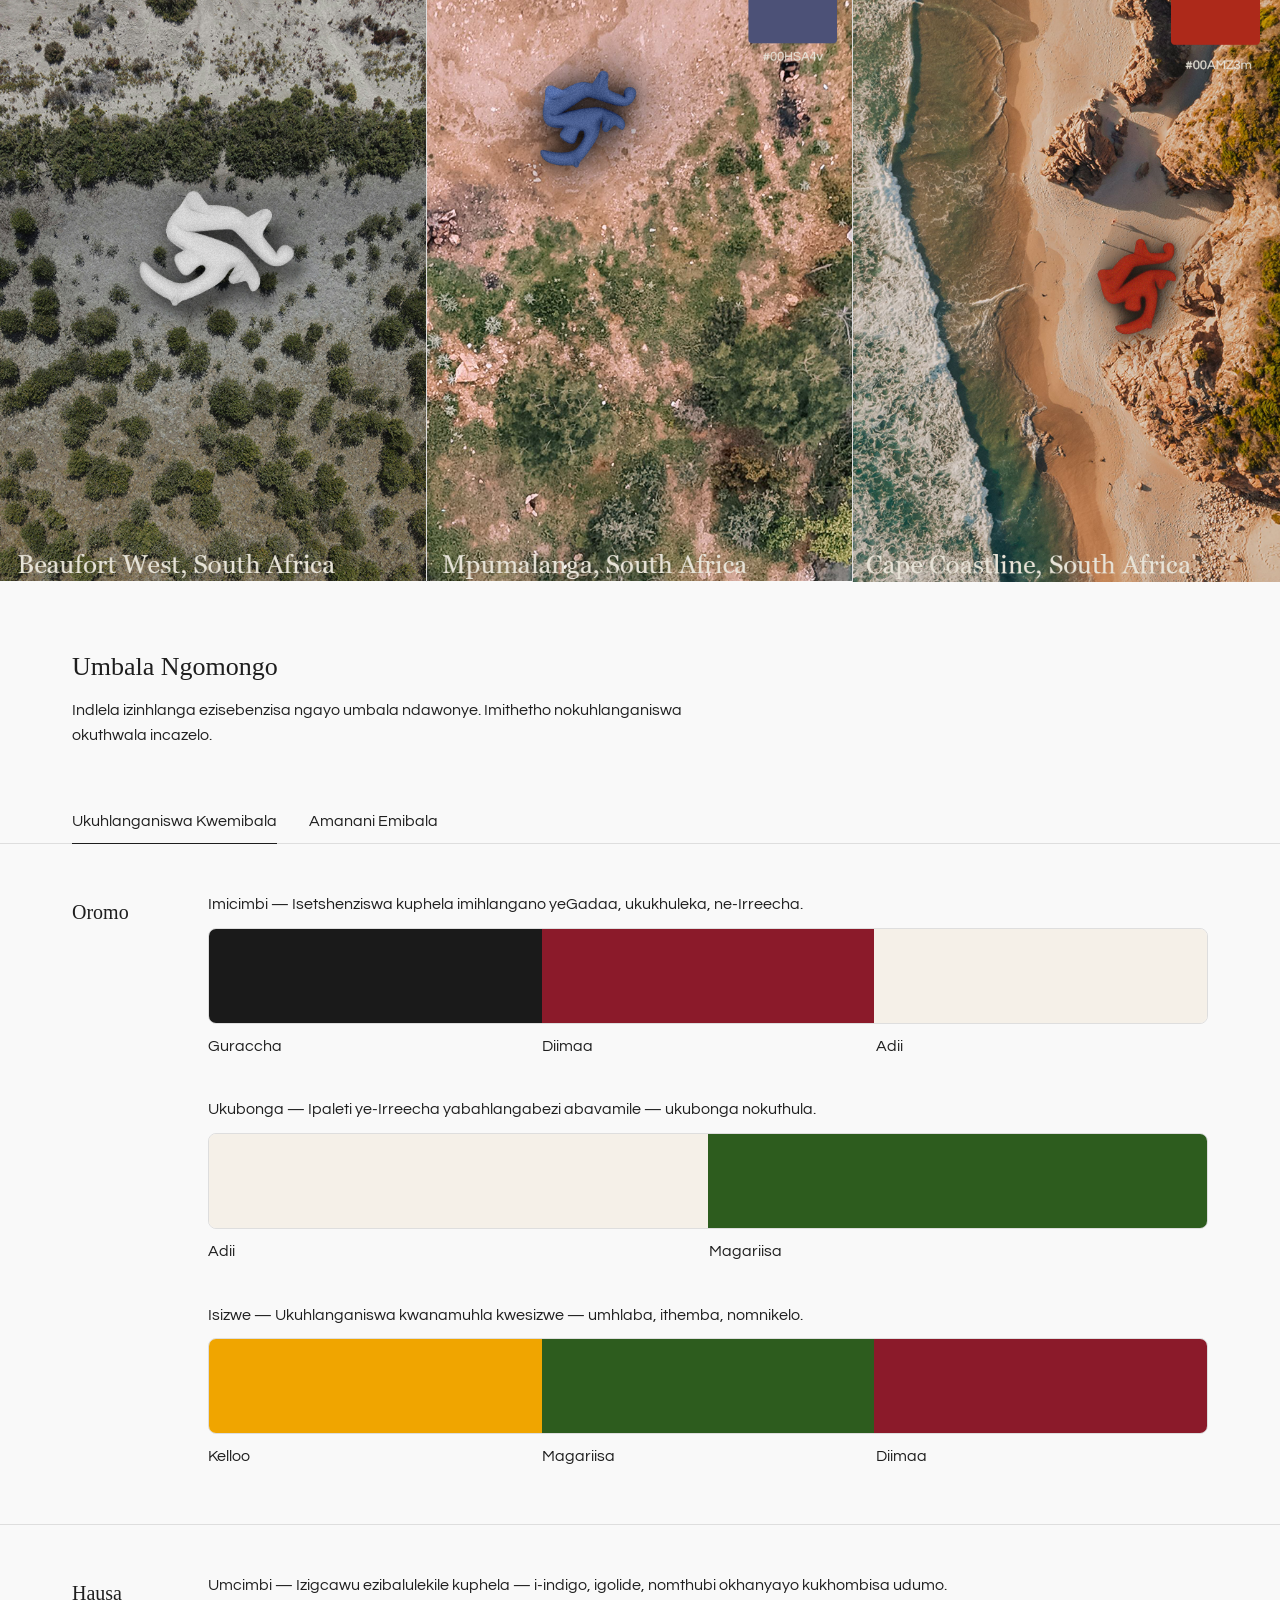
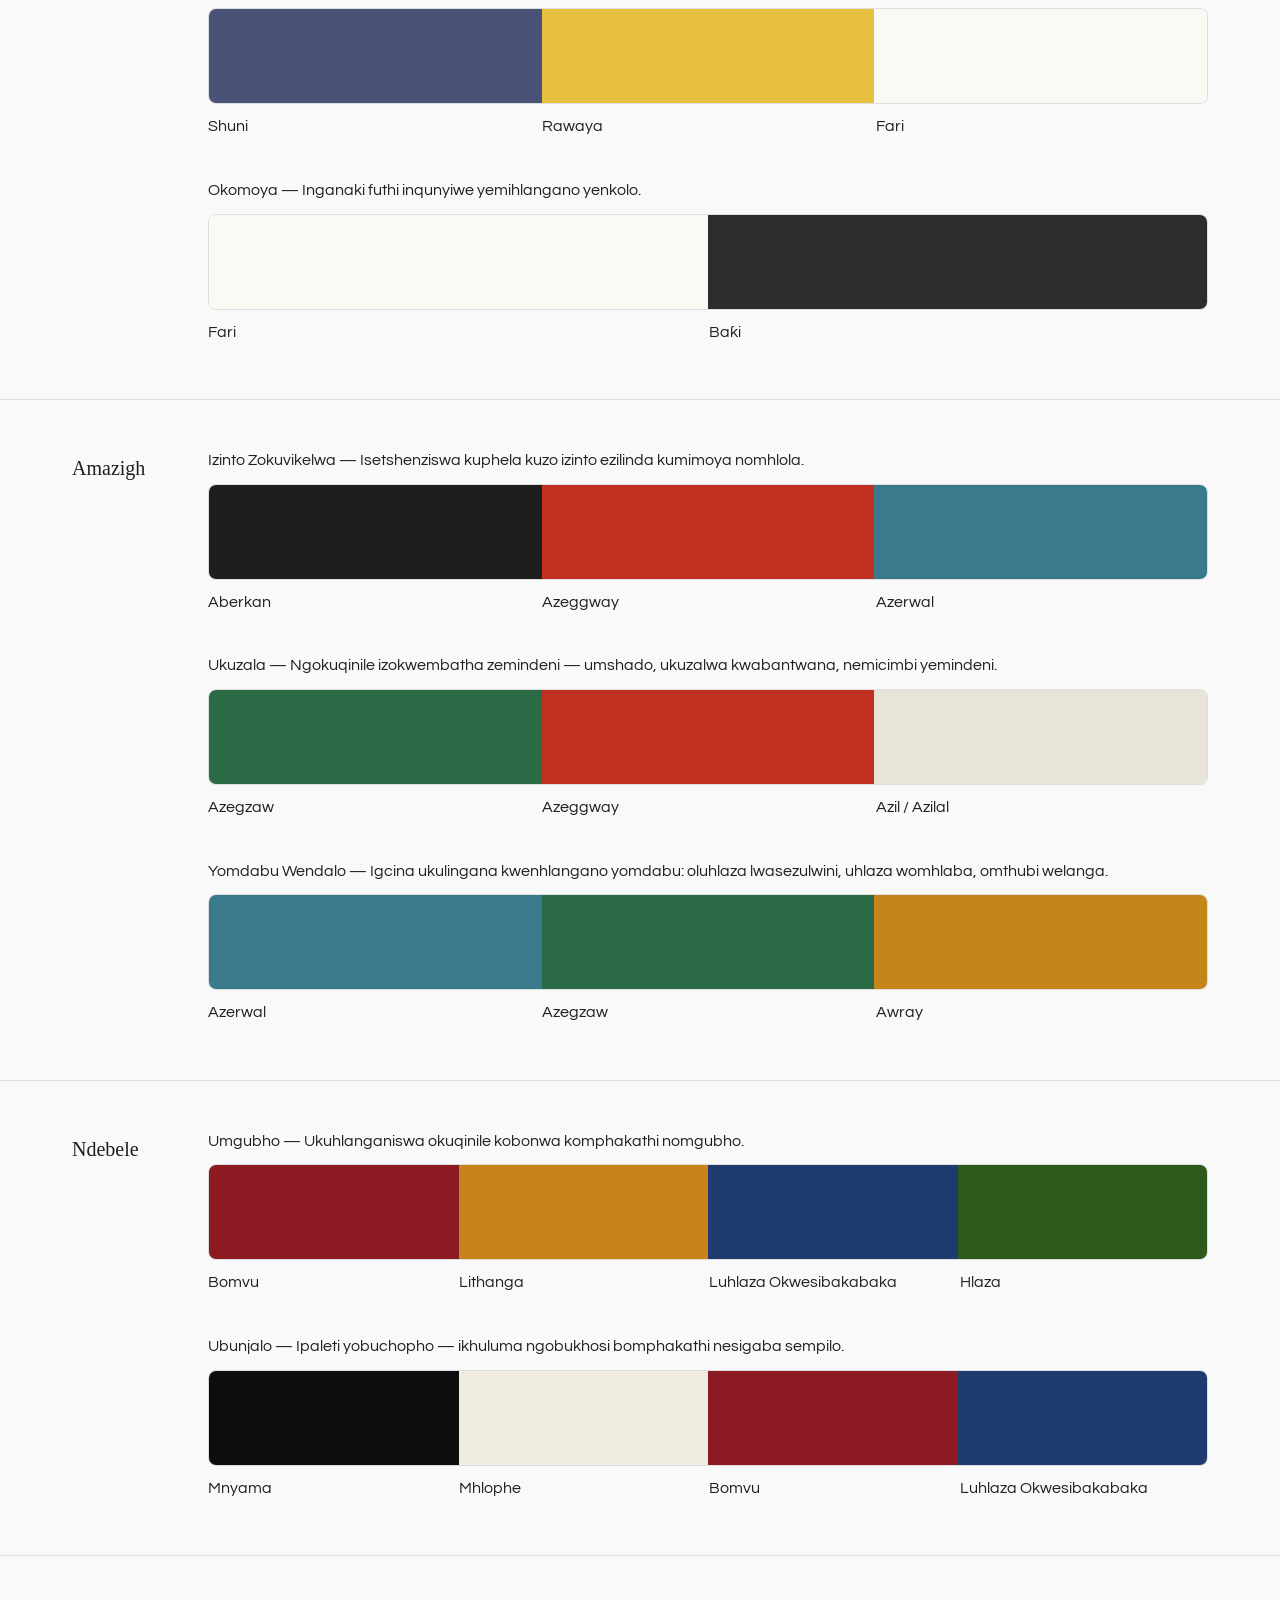
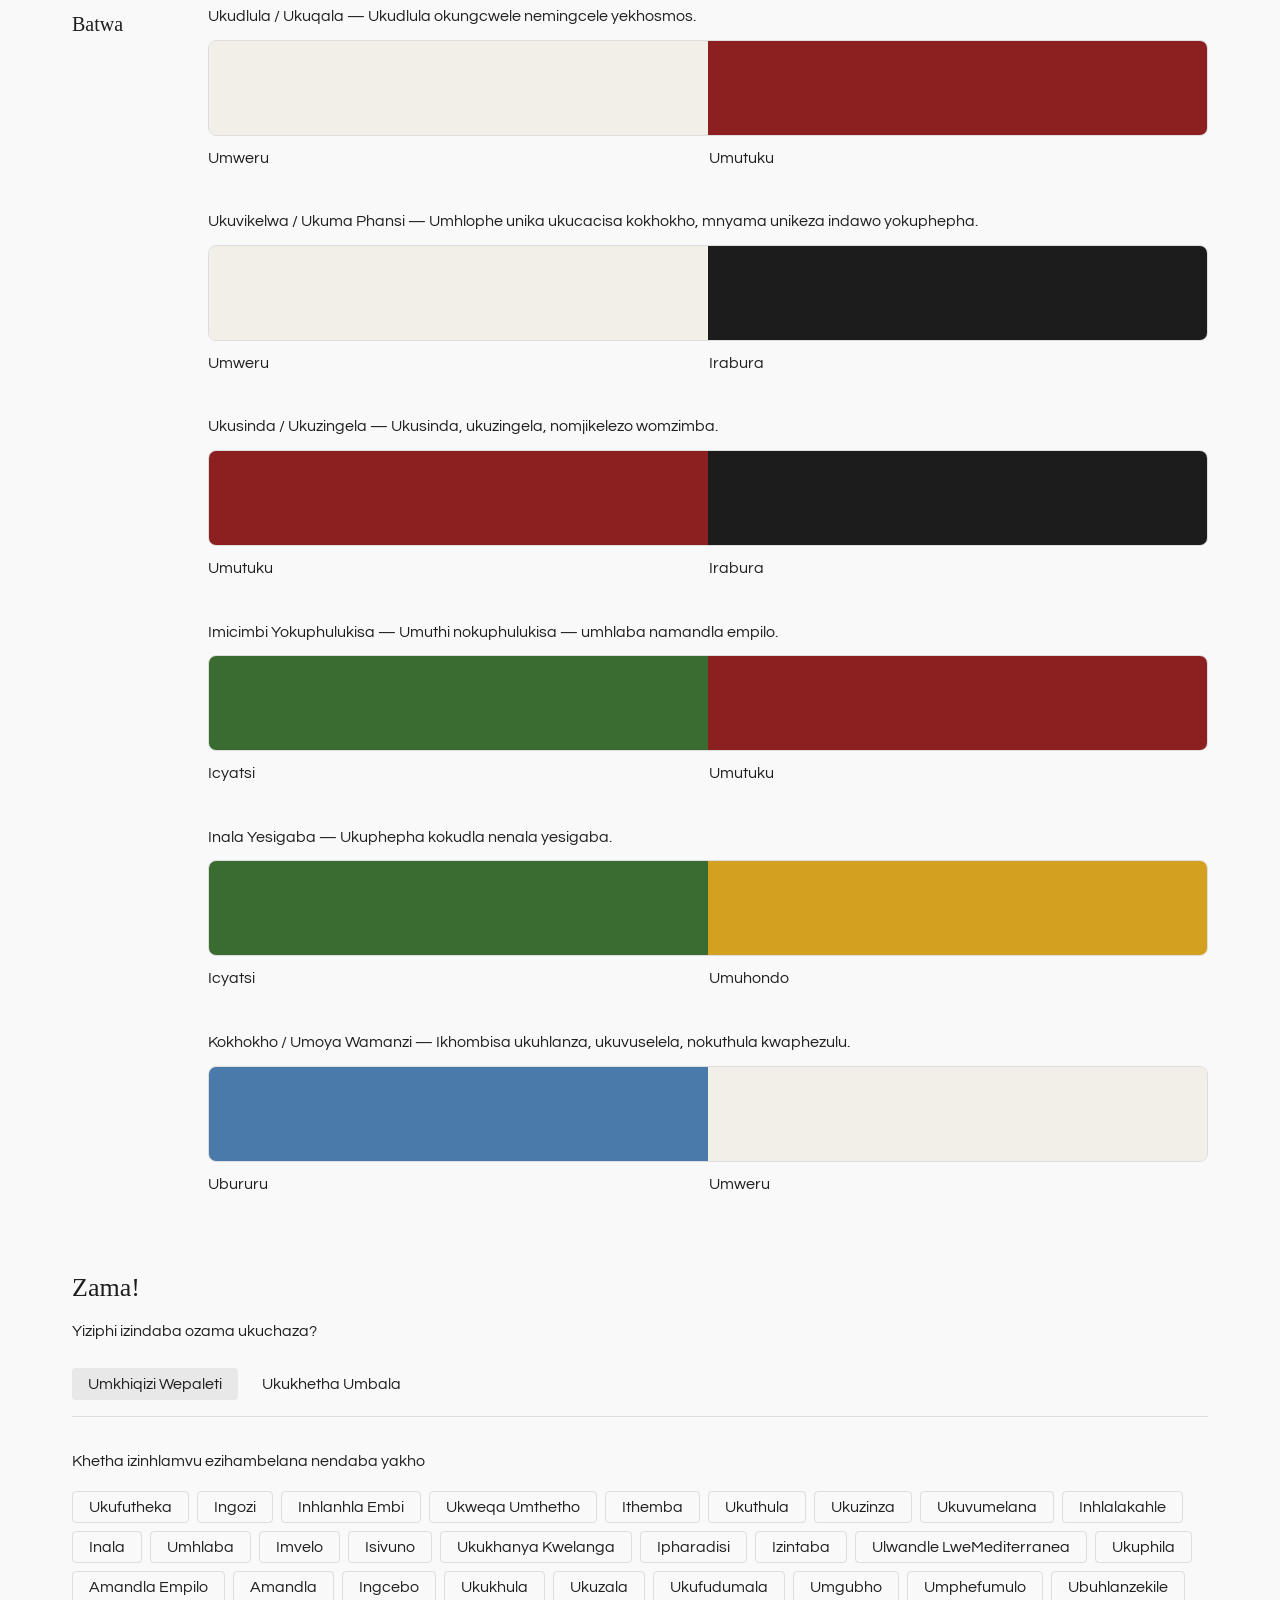
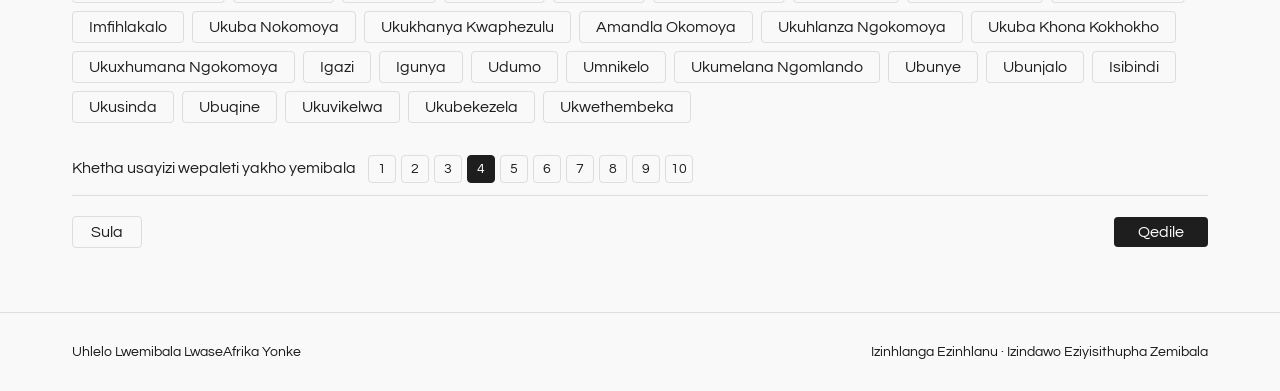
==== commit 4a24e679: "Update index.html" ====
--- a/index.html
+++ b/index.html
@@ -26,7 +26,7 @@
 
 <!-- HERO -->
 <section class="hero">
-  <img class="hero-bg" src="images/HERO1.png" alt="" />
+  <img class="hero-bg" src="HERO1.png" alt="" />
   <div class="hero-content">
     <p class="hero-eyebrow">Ukudidiyela Ukuyila Ngaphandle Kobukoloni</p>
     <h1>Umbala Onemizi<br>Kwisiko LaseAfrika</h1>
@@ -62,13 +62,13 @@
   </div>
   <div class="proof-3up">
     <div class="proof-block proof-block--tall">
-      <img src="images/Artwork 1.png" alt="Imisebenzi 1" onerror="this.style.display='none';this.parentElement.setAttribute('data-empty','true')" />
+      <img src="Artwork 1.png" alt="Imisebenzi 1" onerror="this.style.display='none';this.parentElement.setAttribute('data-empty','true')" />
     </div>
     <div class="proof-block proof-block--tall">
-      <img src="images/Artwork 2.png" alt="Imisebenzi 2" onerror="this.style.display='none';this.parentElement.setAttribute('data-empty','true')" />
+      <img src="Artwork 2.png" alt="Imisebenzi 2" onerror="this.style.display='none';this.parentElement.setAttribute('data-empty','true')" />
     </div>
     <div class="proof-block proof-block--tall">
-      <img src="images/Artwork 3.png" alt="Imisebenzi 3" onerror="this.style.display='none';this.parentElement.setAttribute('data-empty','true')" />
+      <img src="Artwork 3.png" alt="Imisebenzi 3" onerror="this.style.display='none';this.parentElement.setAttribute('data-empty','true')" />
     </div>
   </div>
 
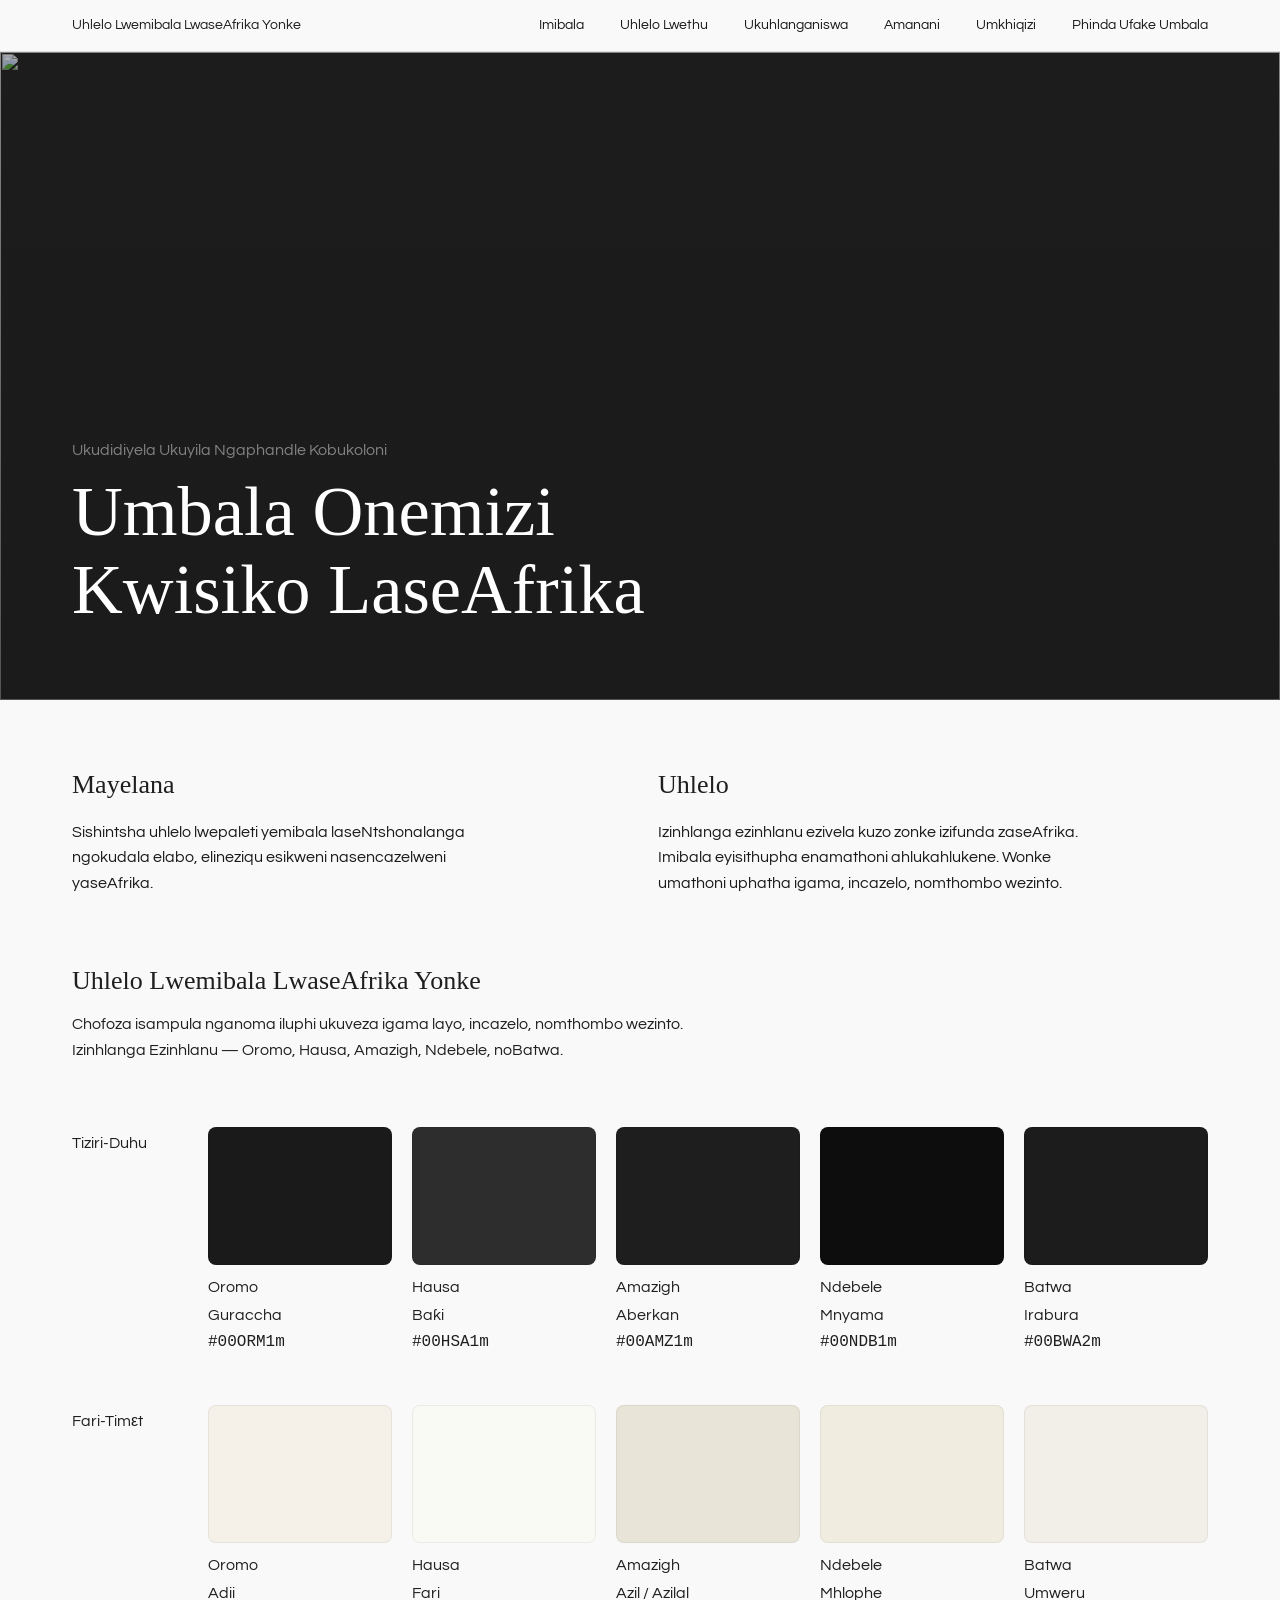
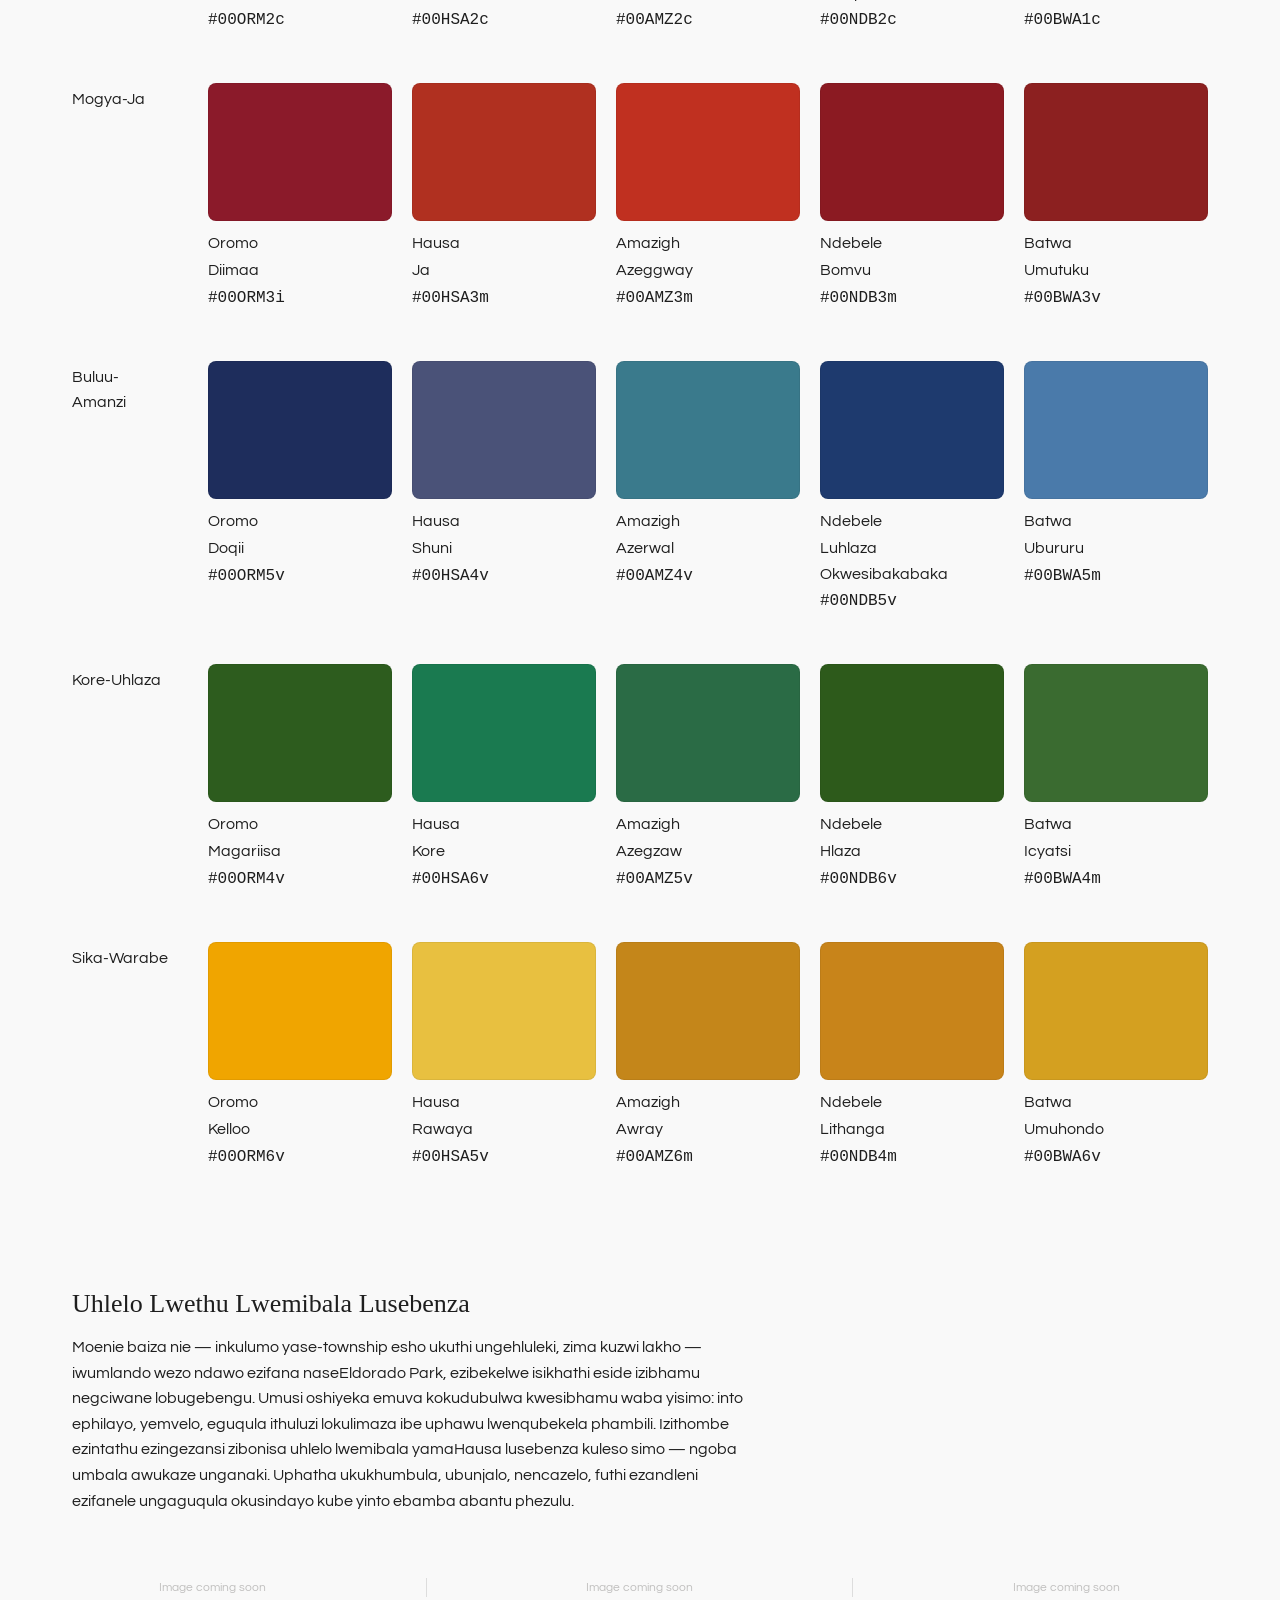
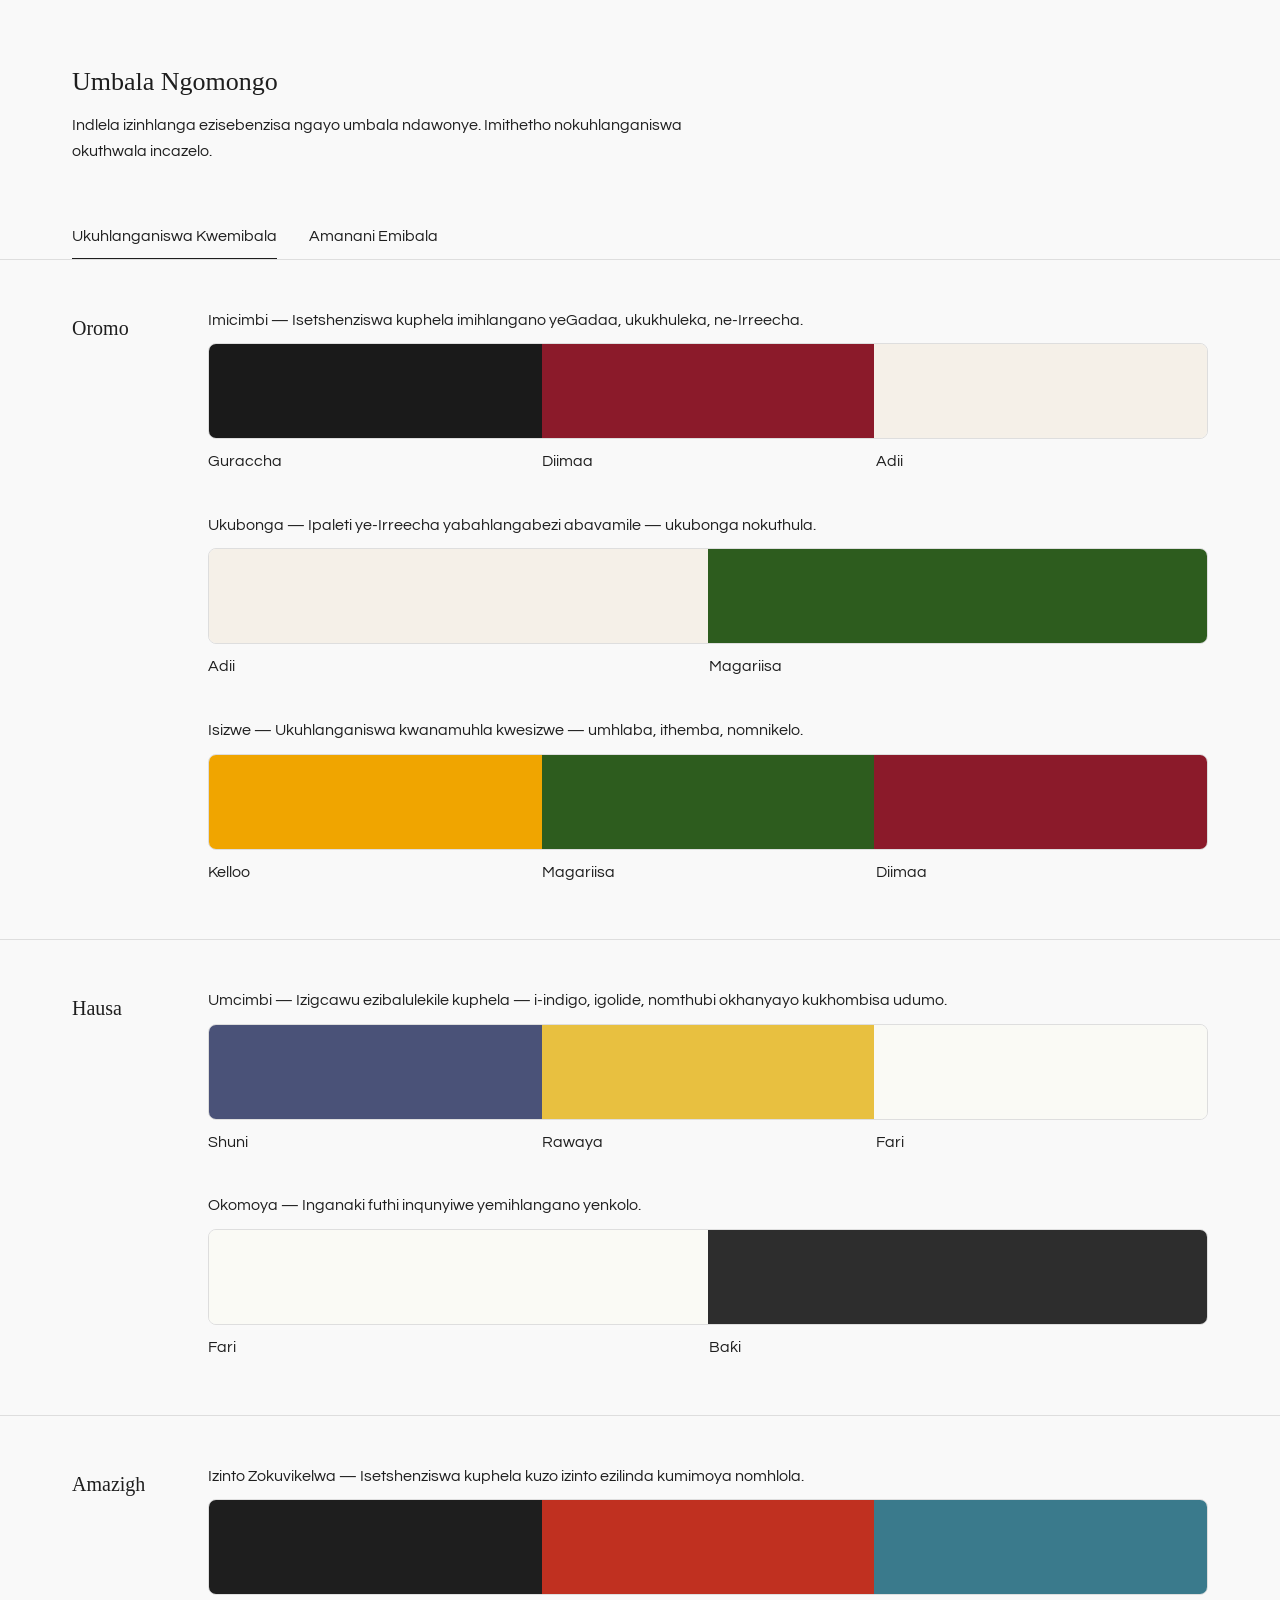
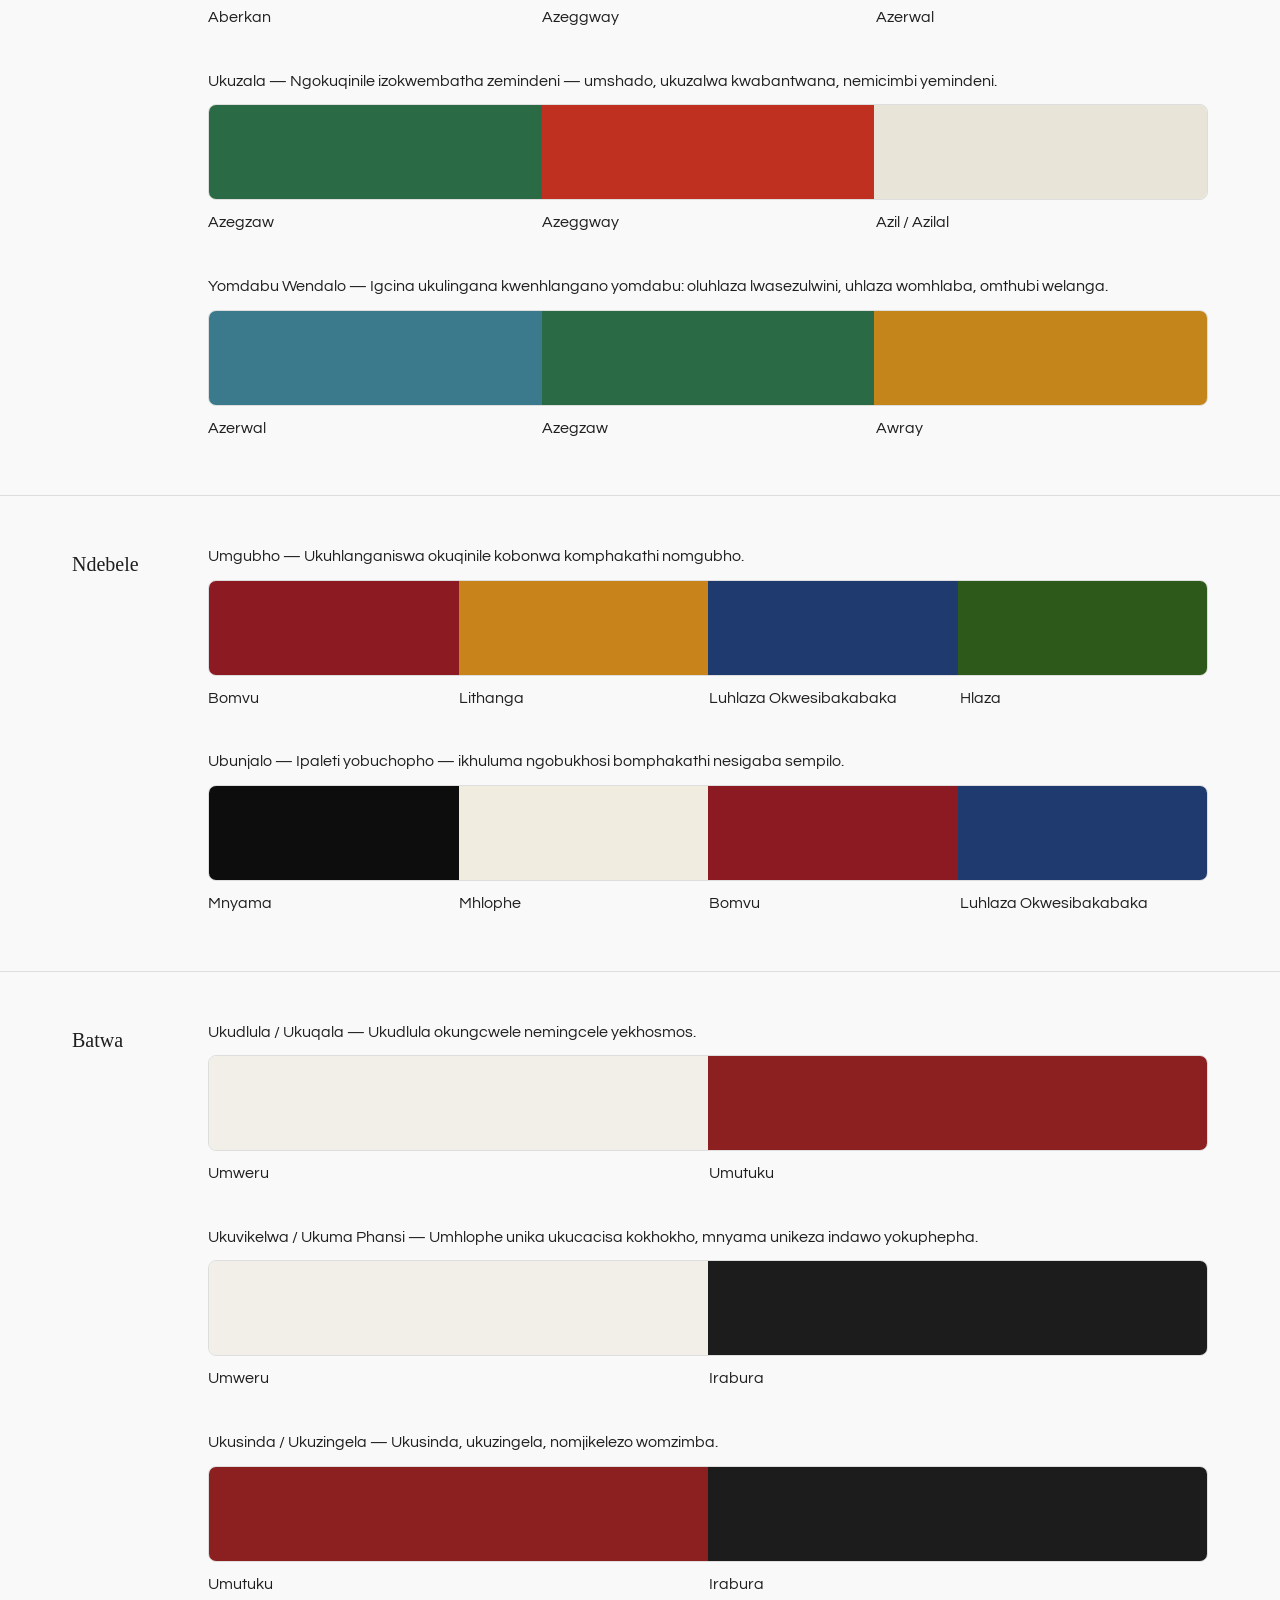
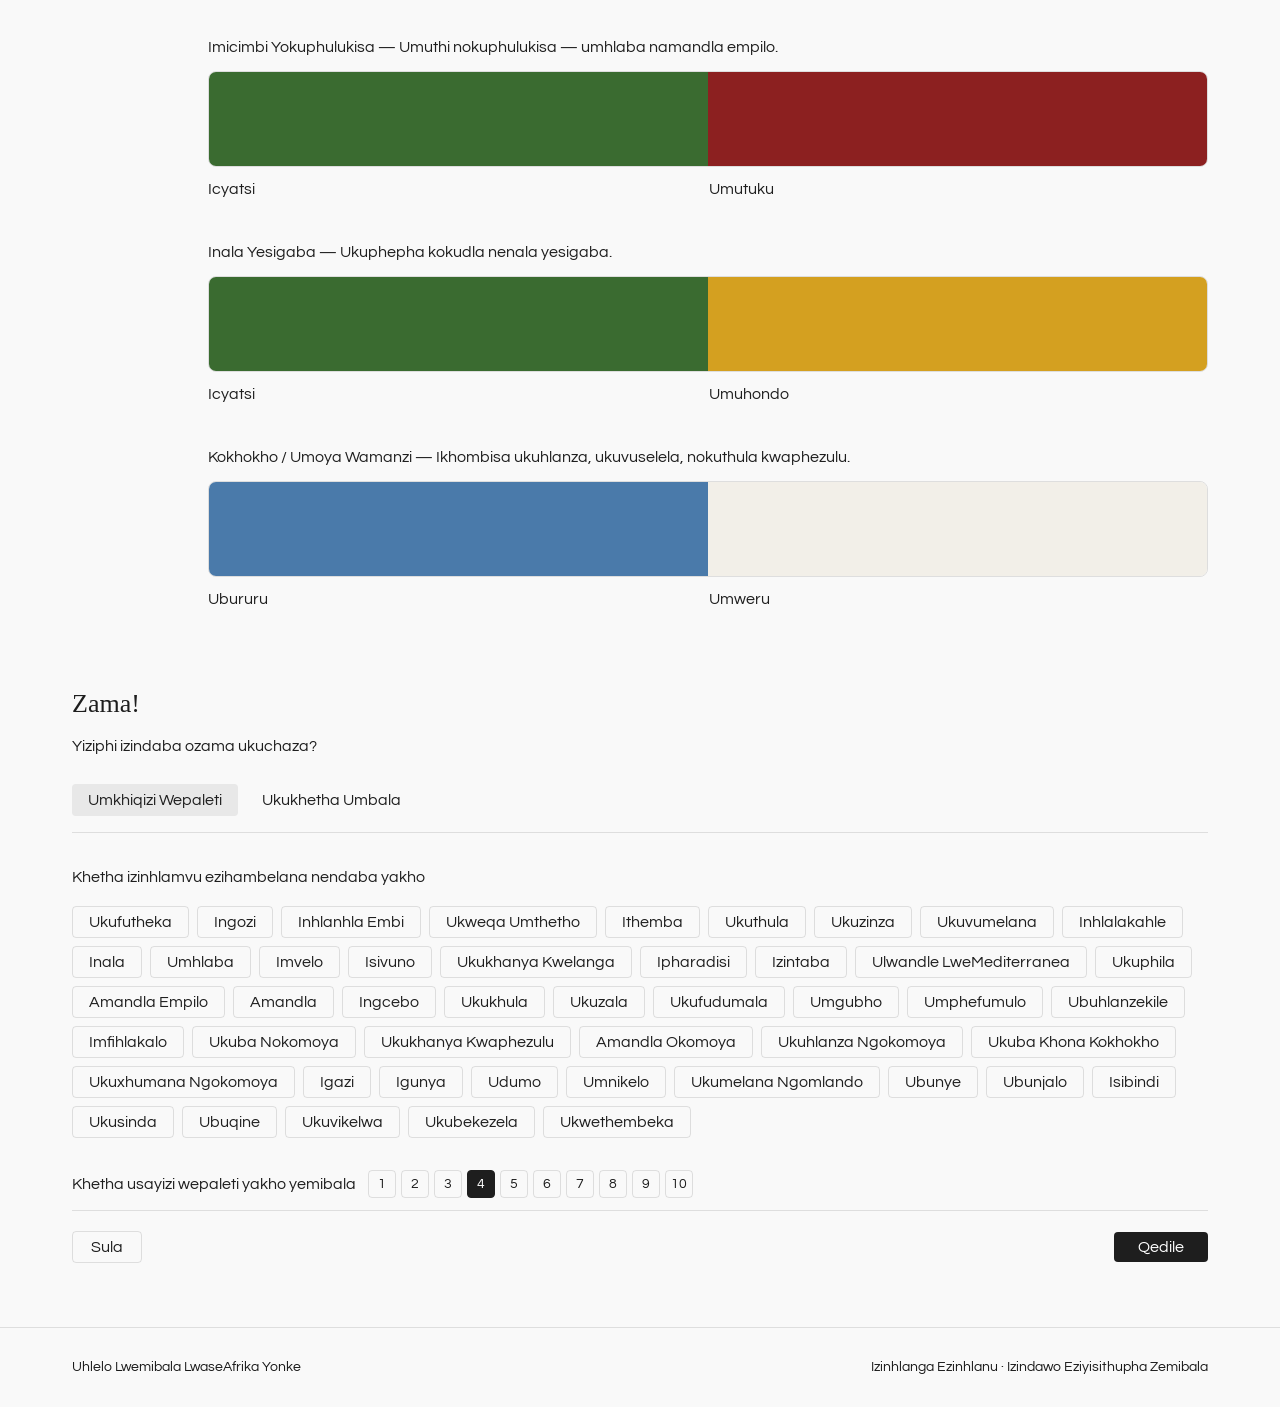
==== commit b4c63741: "Add files via upload" ====
--- a/index.html
+++ b/index.html
@@ -7,7 +7,7 @@
   <link rel="preconnect" href="https://fonts.googleapis.com" />
   <link rel="preconnect" href="https://fonts.gstatic.com" crossorigin />
   <link href="https://fonts.googleapis.com/css2?family=Kigelia&family=Questrial&display=swap" rel="stylesheet" />
-  <link rel="stylesheet" href="styles.css" />
+  <link rel="stylesheet" href="styles.css?v=4" />
 </head>
 <body>
 
@@ -26,7 +26,7 @@
 
 <!-- HERO -->
 <section class="hero">
-  <img class="hero-bg" src="HERO1.png" alt="" />
+  <img class="hero-bg" src="images/HERO1.png" alt="" />
   <div class="hero-content">
     <p class="hero-eyebrow">Ukudidiyela Ukuyila Ngaphandle Kobukoloni</p>
     <h1>Umbala Onemizi<br>Kwisiko LaseAfrika</h1>
@@ -62,13 +62,13 @@
   </div>
   <div class="proof-3up">
     <div class="proof-block proof-block--tall">
-      <img src="Artwork 1.png" alt="Imisebenzi 1" onerror="this.style.display='none';this.parentElement.setAttribute('data-empty','true')" />
+      <img src="images/Artwork 1.png" alt="Imisebenzi 1" onerror="this.style.display='none';this.parentElement.setAttribute('data-empty','true')" />
     </div>
     <div class="proof-block proof-block--tall">
-      <img src="Artwork 2.png" alt="Imisebenzi 2" onerror="this.style.display='none';this.parentElement.setAttribute('data-empty','true')" />
+      <img src="images/Artwork 2.png" alt="Imisebenzi 2" onerror="this.style.display='none';this.parentElement.setAttribute('data-empty','true')" />
     </div>
     <div class="proof-block proof-block--tall">
-      <img src="Artwork 3.png" alt="Imisebenzi 3" onerror="this.style.display='none';this.parentElement.setAttribute('data-empty','true')" />
+      <img src="images/Artwork 3.png" alt="Imisebenzi 3" onerror="this.style.display='none';this.parentElement.setAttribute('data-empty','true')" />
     </div>
   </div>
 
@@ -176,6 +176,6 @@
   </div>
 </div>
 
-<script src="scripts.js"></script>
+<script src="scripts.js?v=4"></script>
 </body>
 </html>
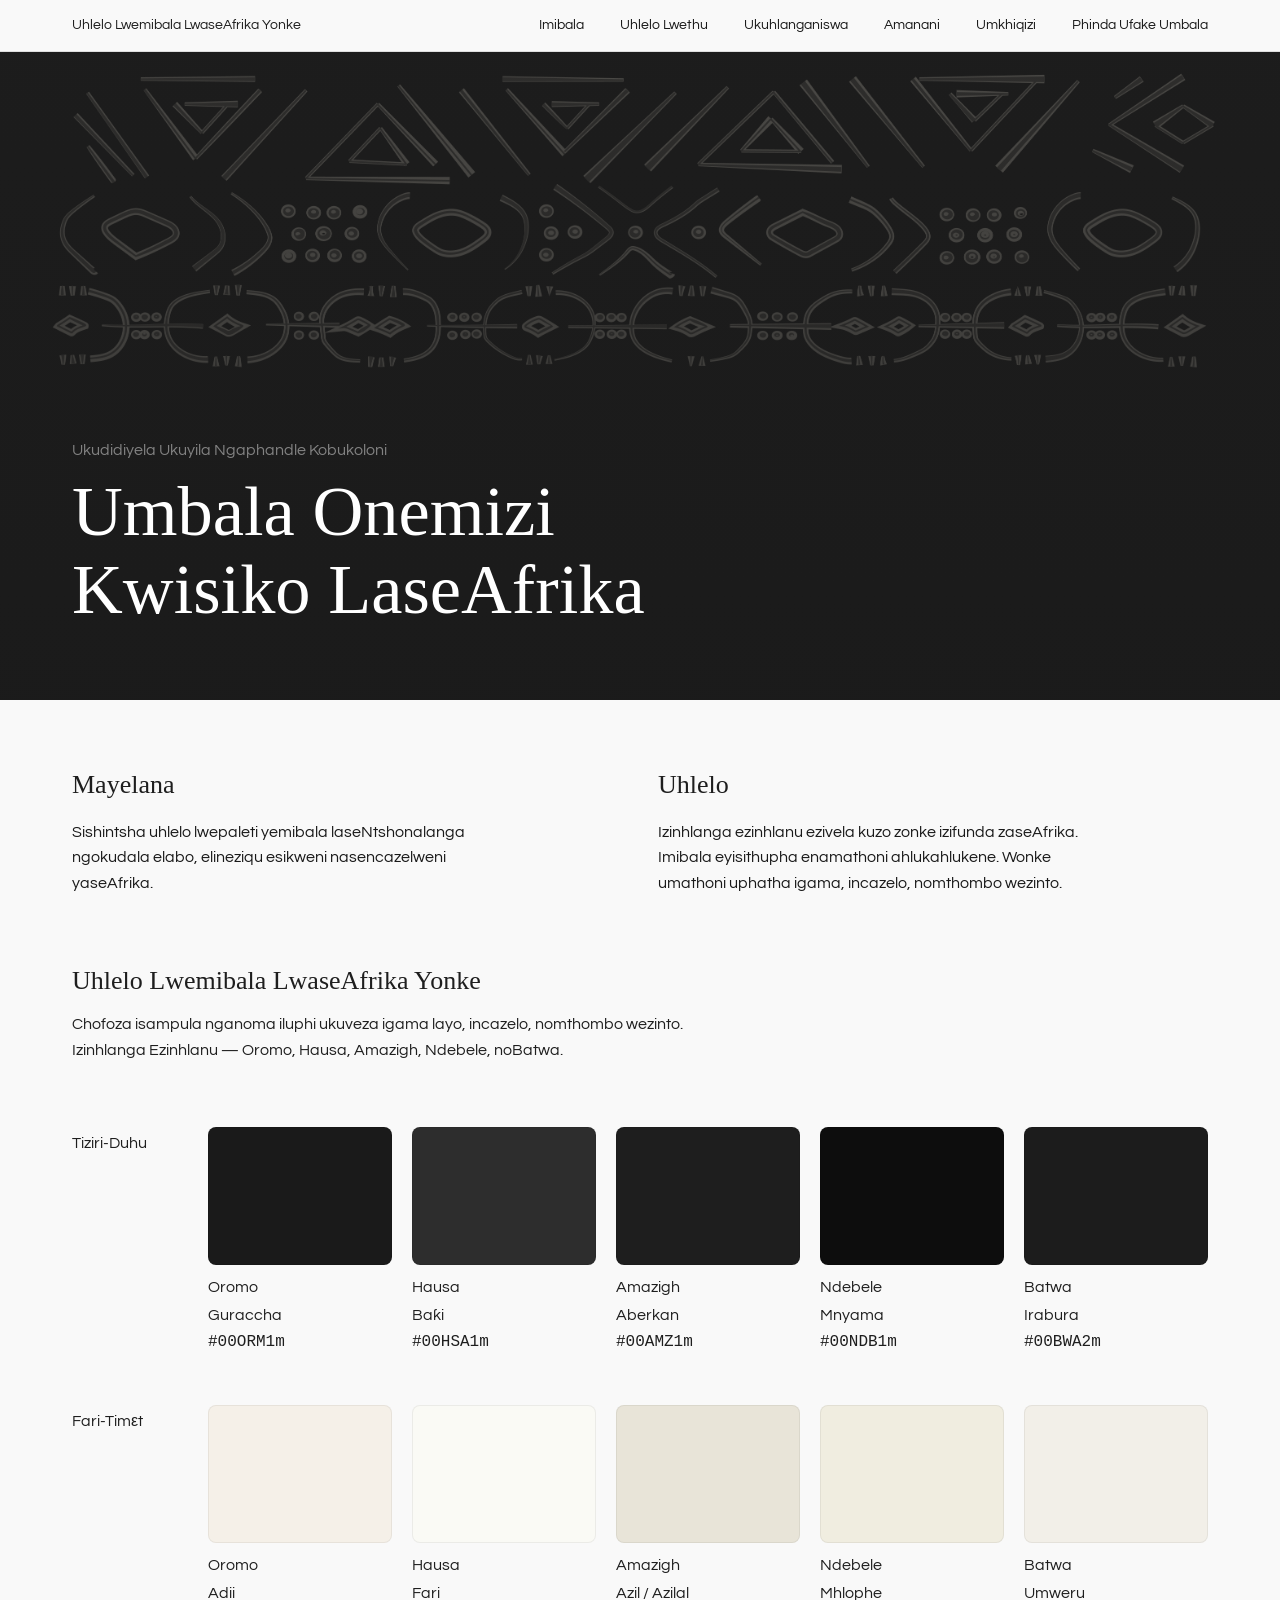
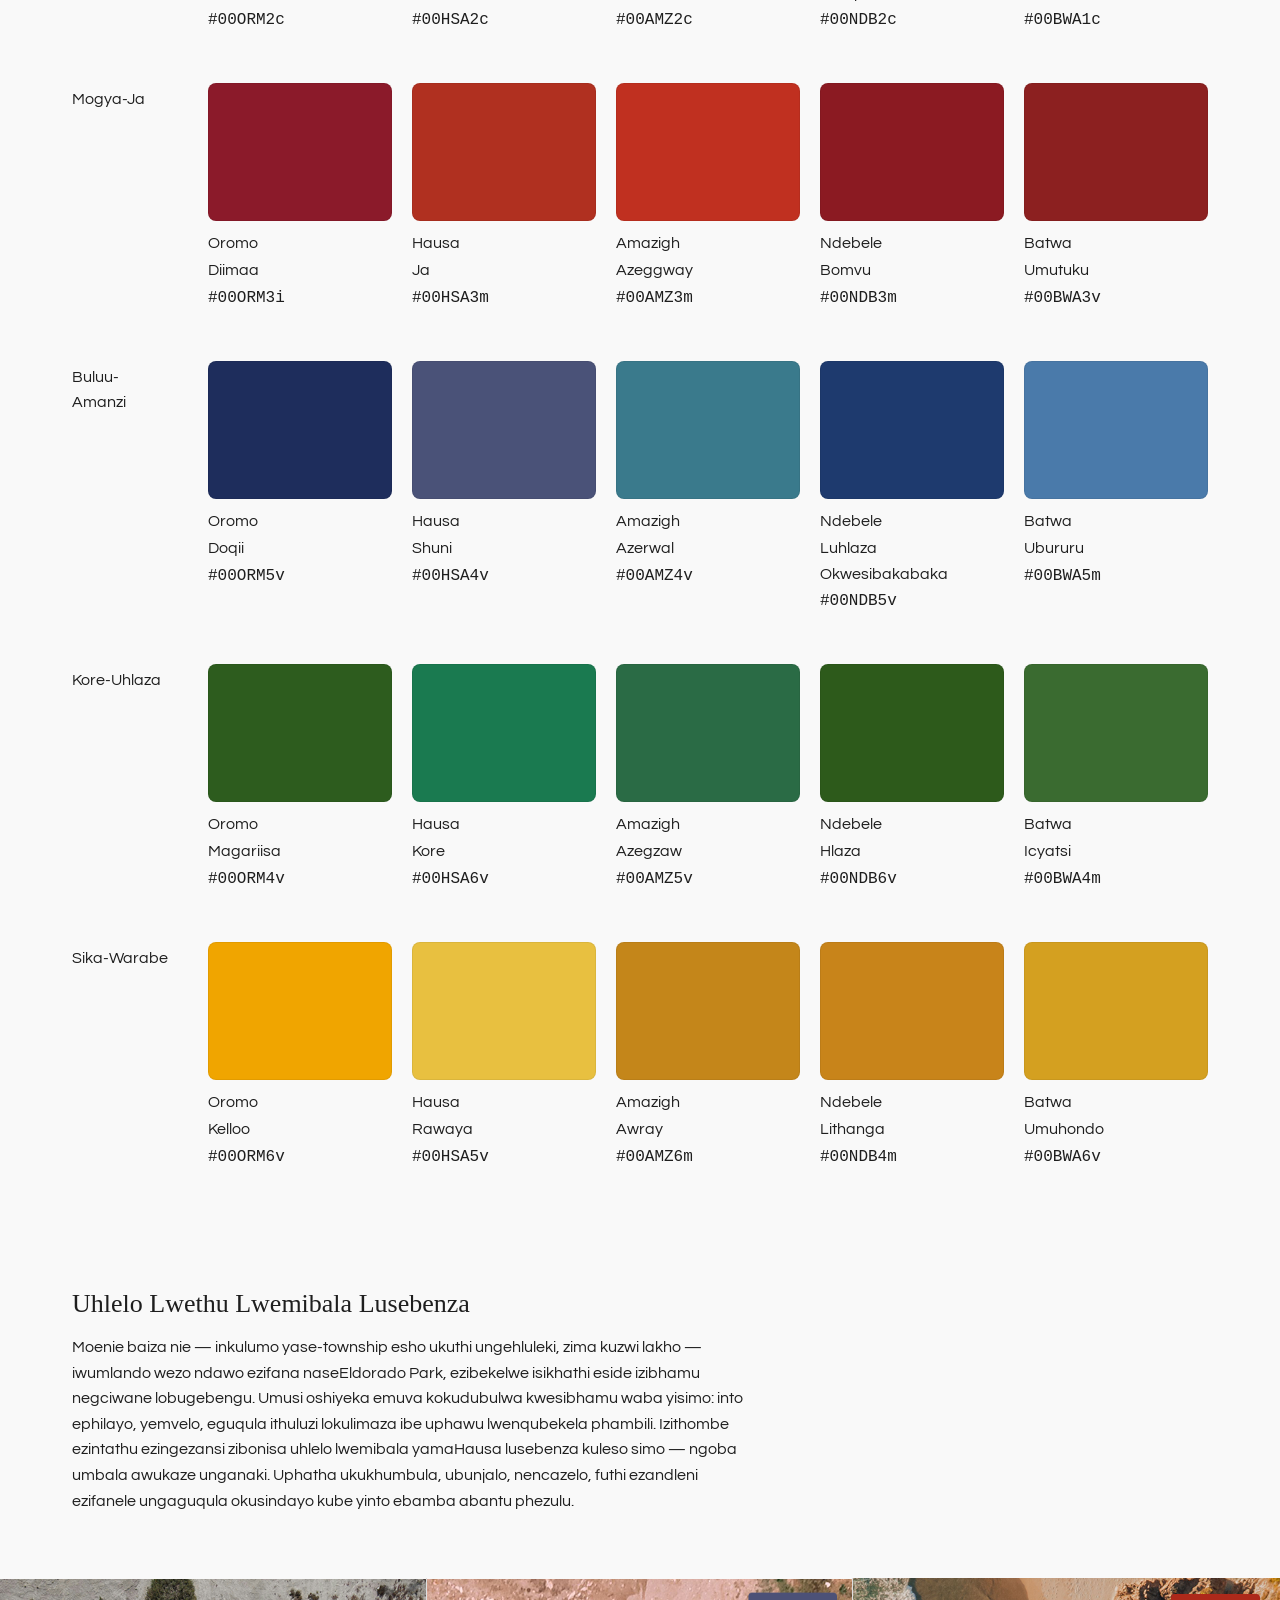
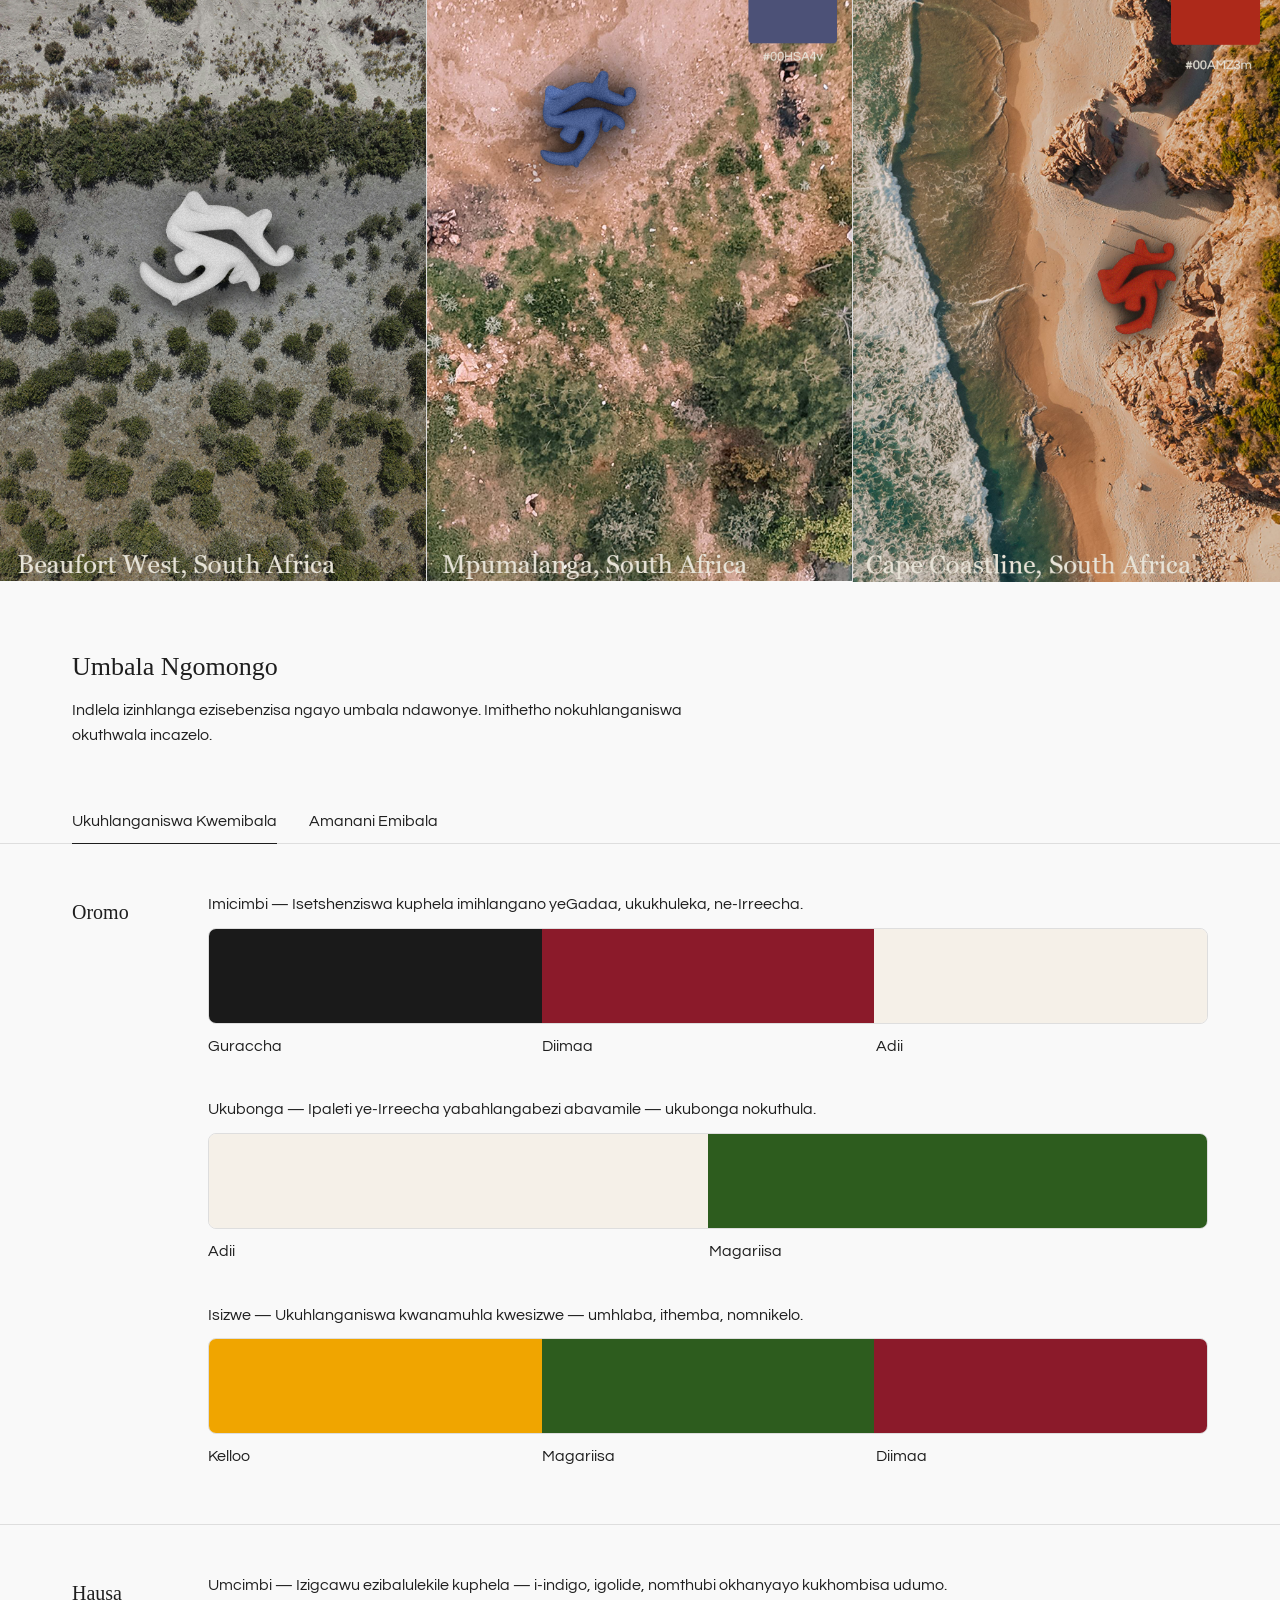
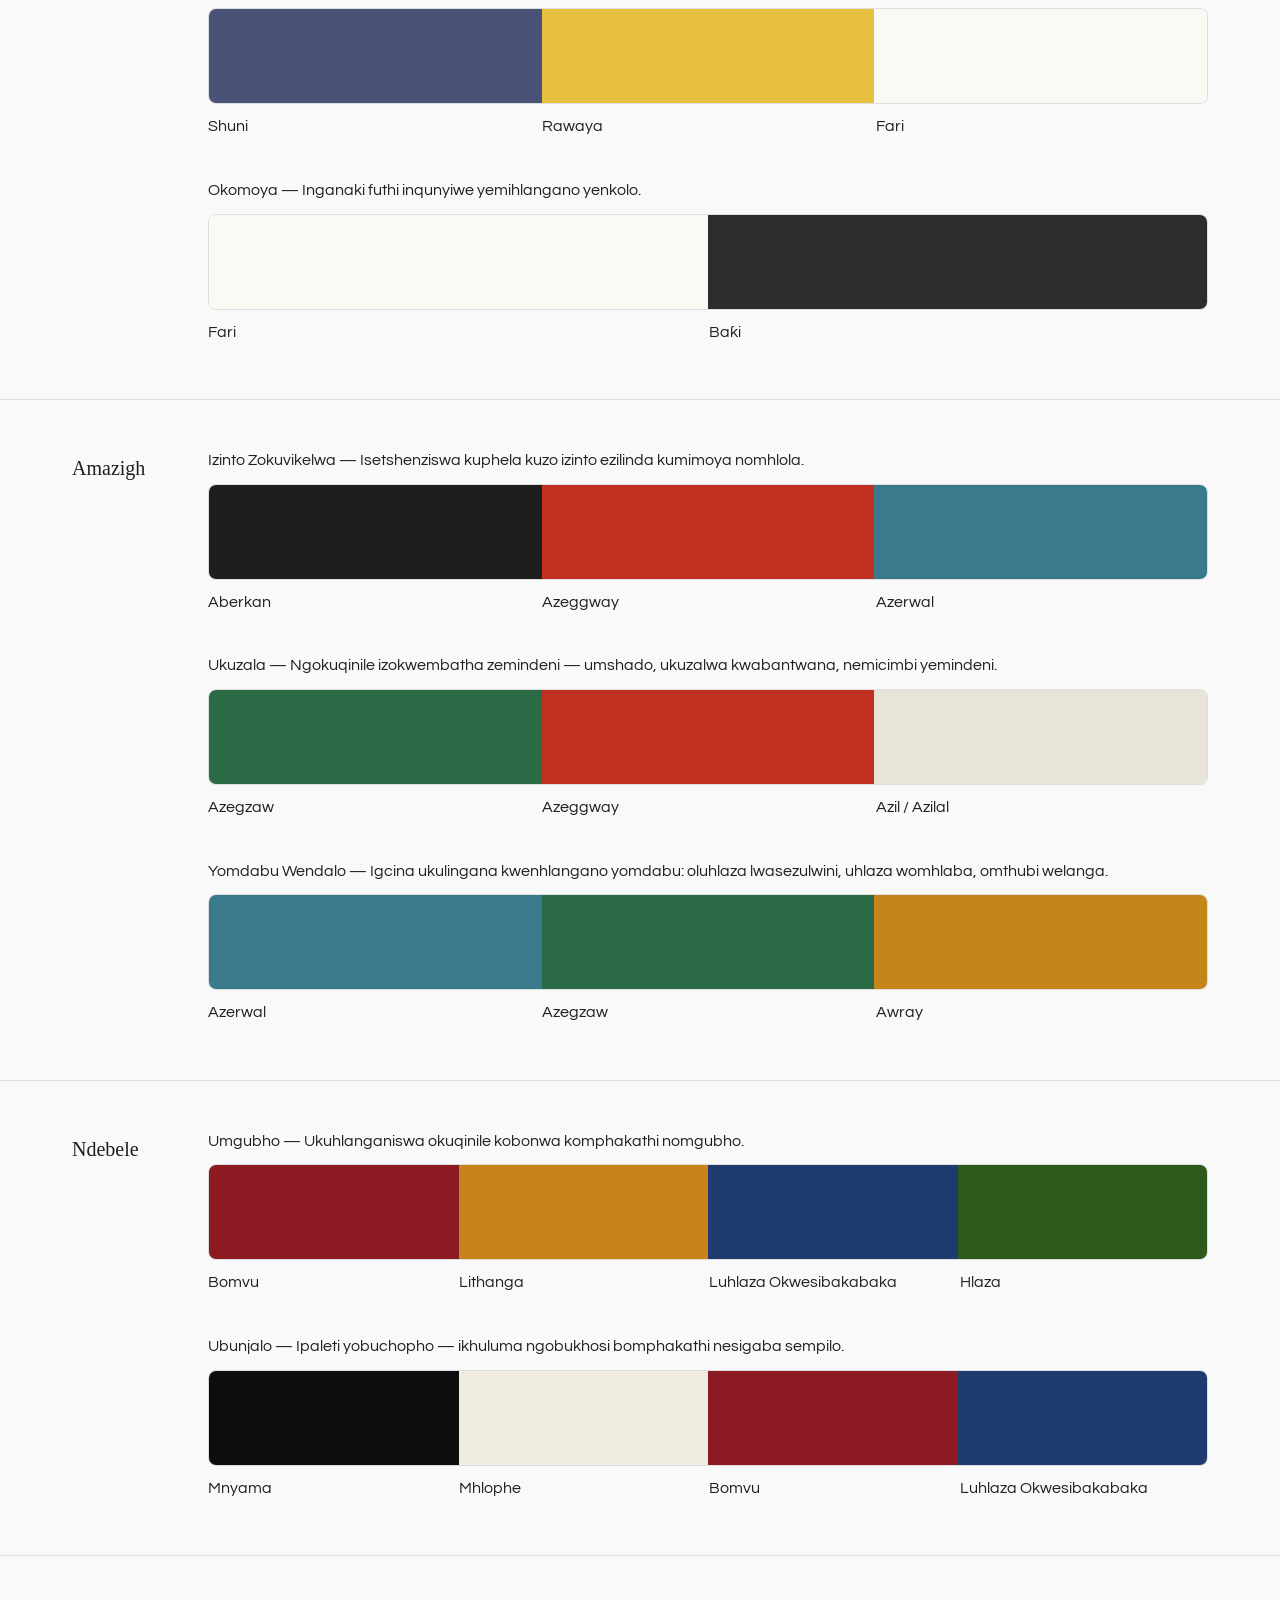
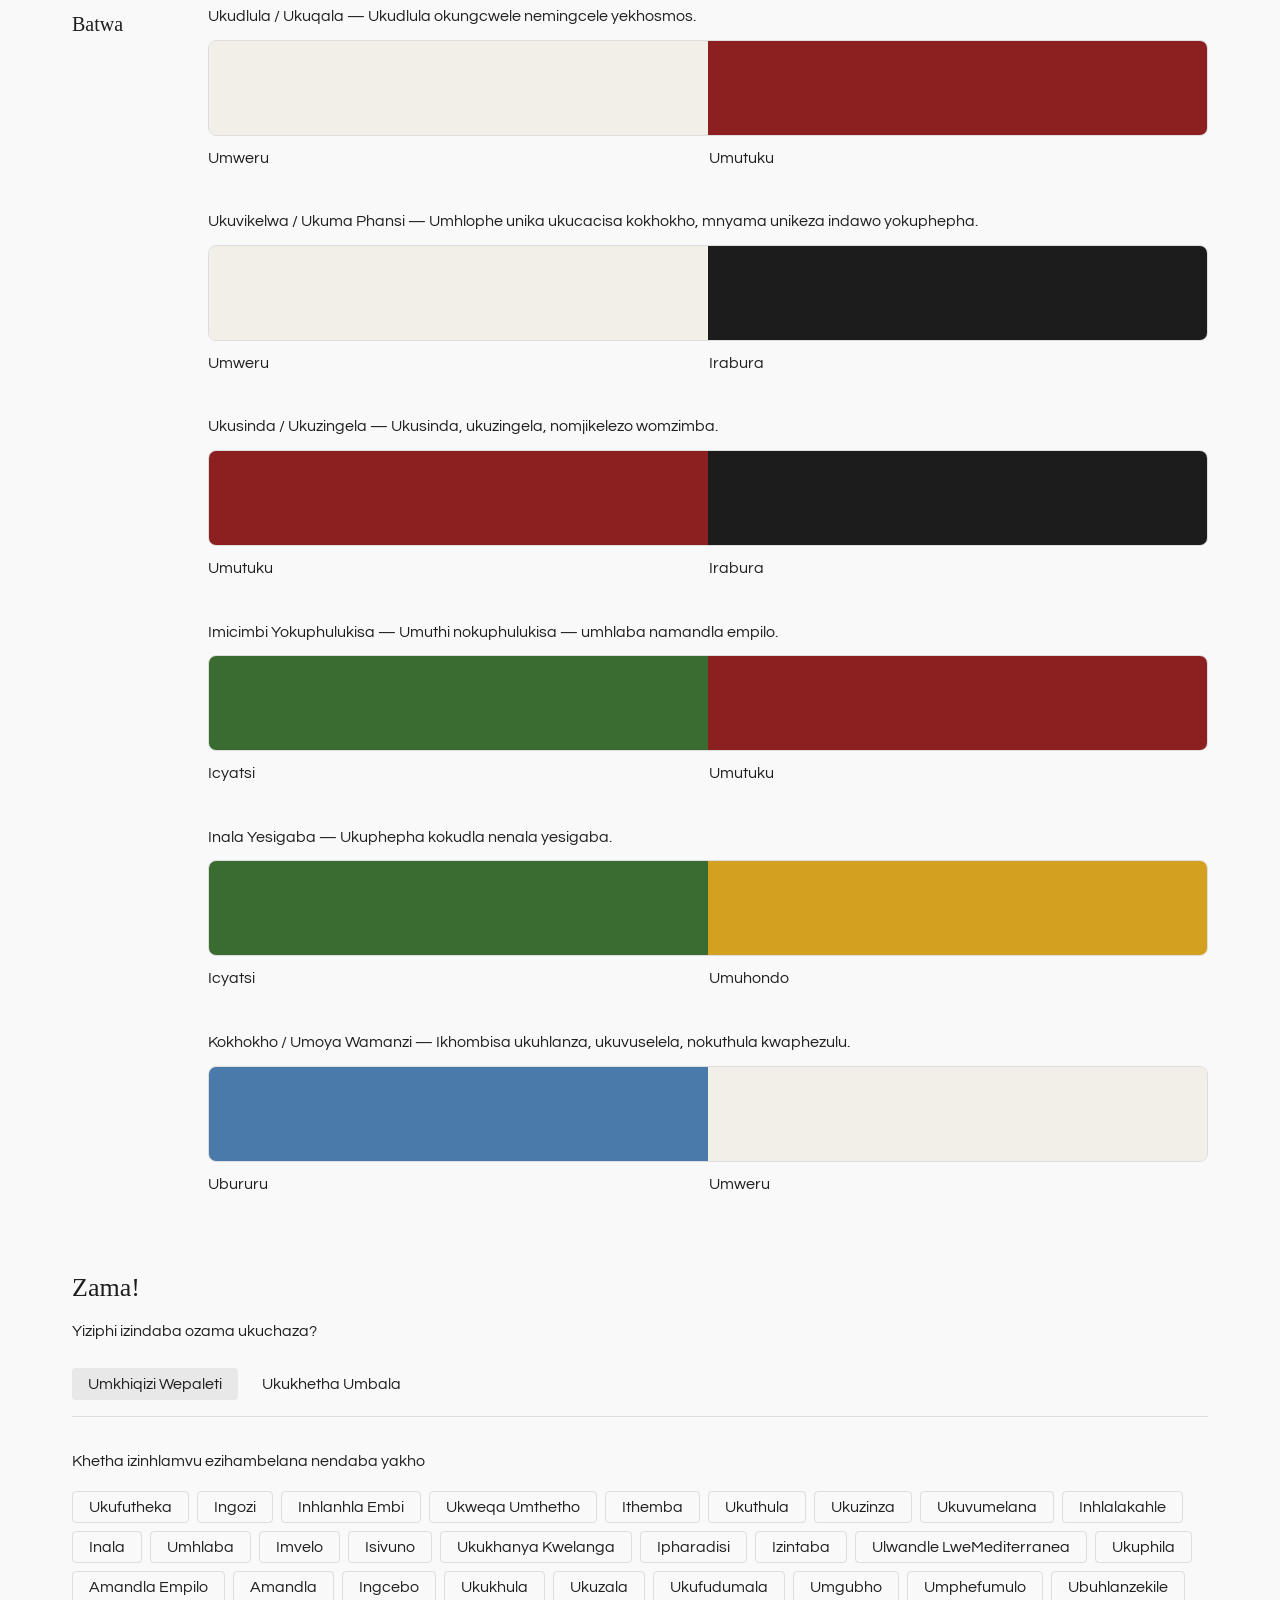
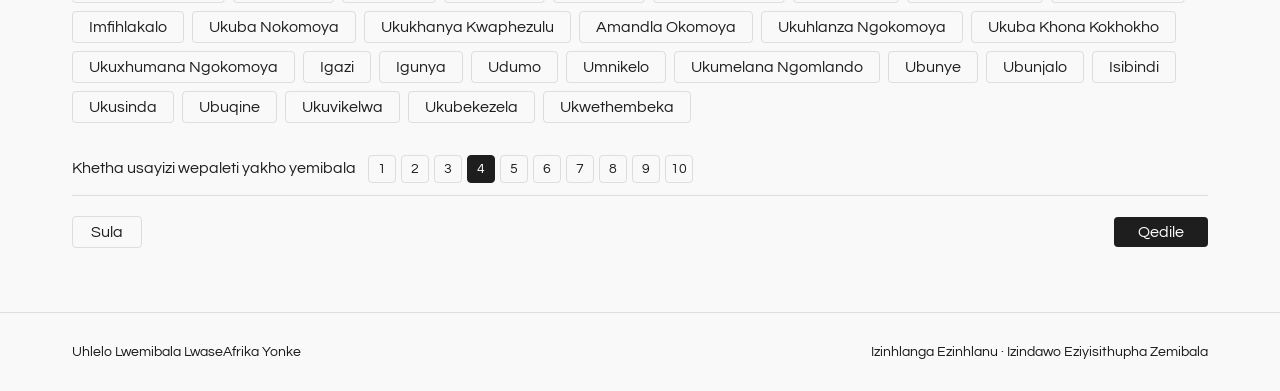
==== commit c796a921: "Update index.html" ====
--- a/index.html
+++ b/index.html
@@ -26,7 +26,7 @@
 
 <!-- HERO -->
 <section class="hero">
-  <img class="hero-bg" src="images/HERO1.png" alt="" />
+  <img class="hero-bg" src="HERO1.png" alt="" />
   <div class="hero-content">
     <p class="hero-eyebrow">Ukudidiyela Ukuyila Ngaphandle Kobukoloni</p>
     <h1>Umbala Onemizi<br>Kwisiko LaseAfrika</h1>
@@ -62,13 +62,13 @@
   </div>
   <div class="proof-3up">
     <div class="proof-block proof-block--tall">
-      <img src="images/Artwork 1.png" alt="Imisebenzi 1" onerror="this.style.display='none';this.parentElement.setAttribute('data-empty','true')" />
+      <img src="Artwork 1.png" alt="Imisebenzi 1" onerror="this.style.display='none';this.parentElement.setAttribute('data-empty','true')" />
     </div>
     <div class="proof-block proof-block--tall">
-      <img src="images/Artwork 2.png" alt="Imisebenzi 2" onerror="this.style.display='none';this.parentElement.setAttribute('data-empty','true')" />
+      <img src="Artwork 2.png" alt="Imisebenzi 2" onerror="this.style.display='none';this.parentElement.setAttribute('data-empty','true')" />
     </div>
     <div class="proof-block proof-block--tall">
-      <img src="images/Artwork 3.png" alt="Imisebenzi 3" onerror="this.style.display='none';this.parentElement.setAttribute('data-empty','true')" />
+      <img src="Artwork 3.png" alt="Imisebenzi 3" onerror="this.style.display='none';this.parentElement.setAttribute('data-empty','true')" />
     </div>
   </div>
 
